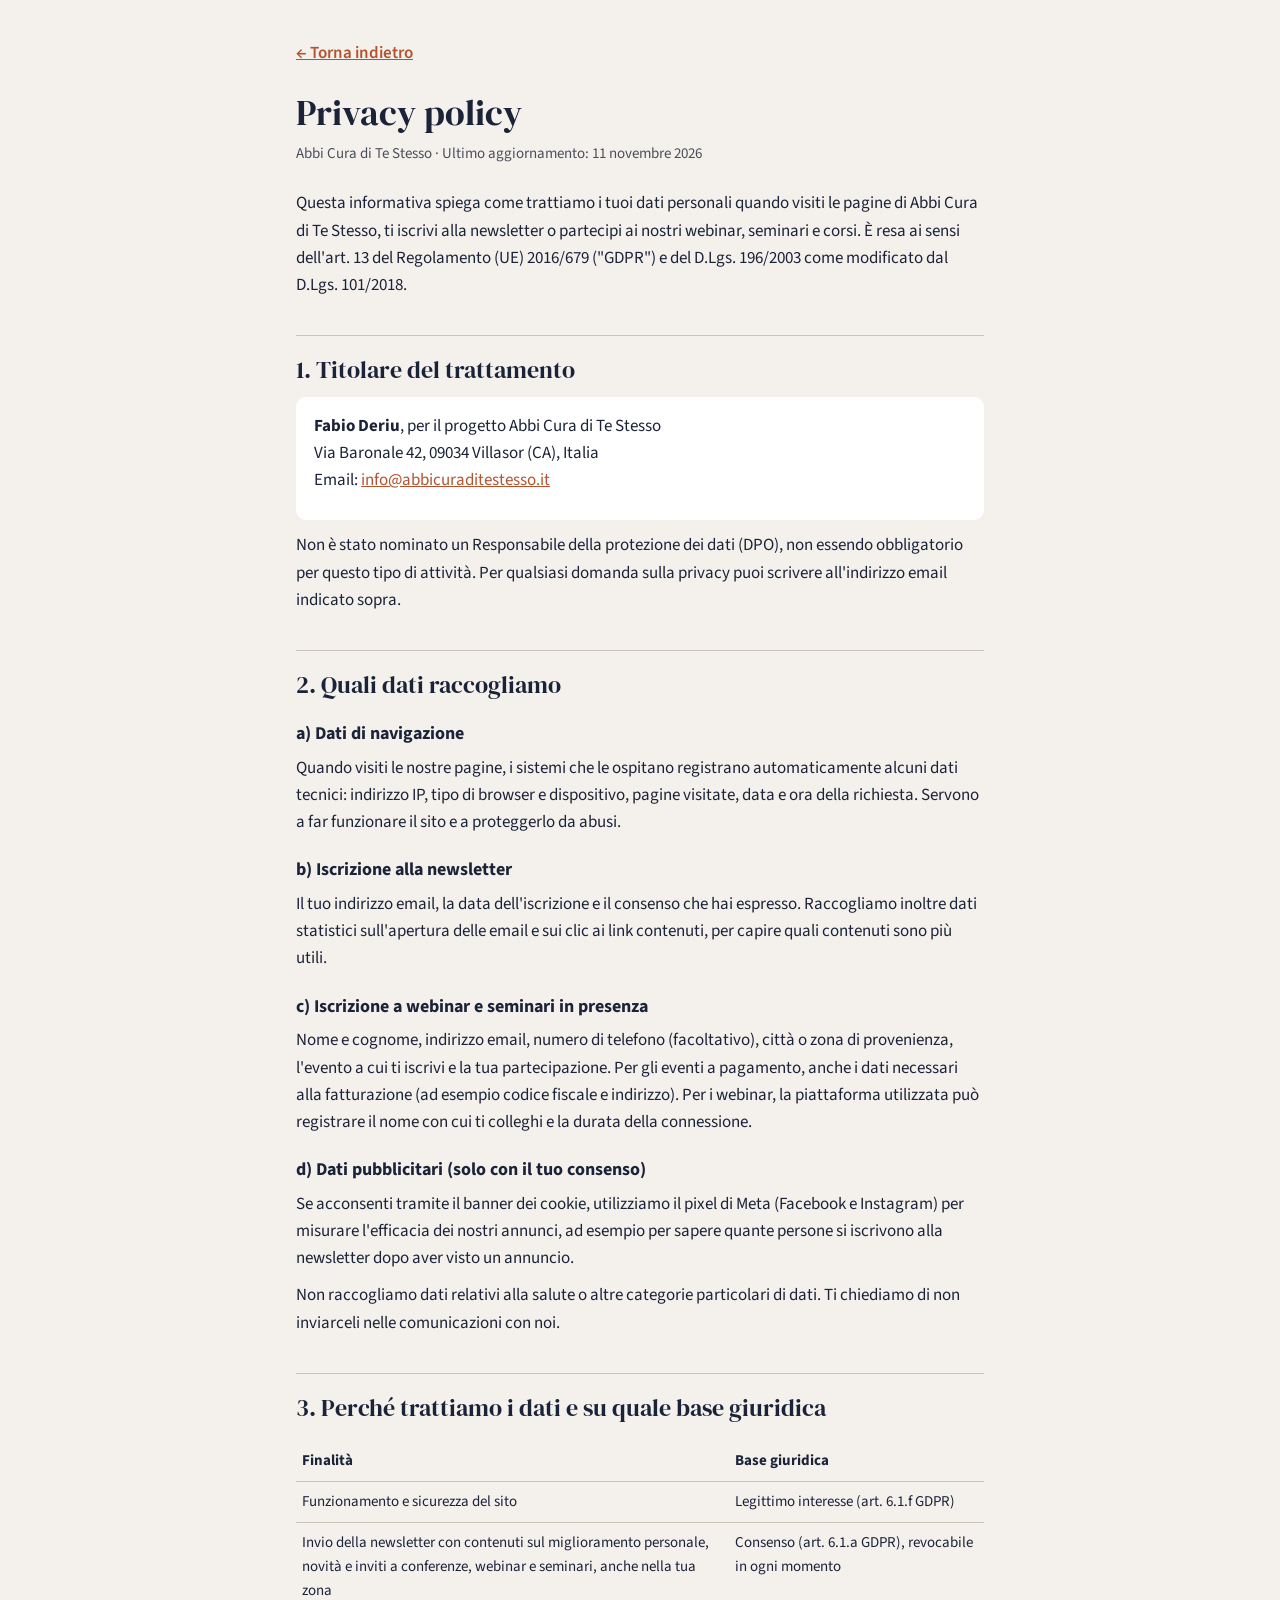
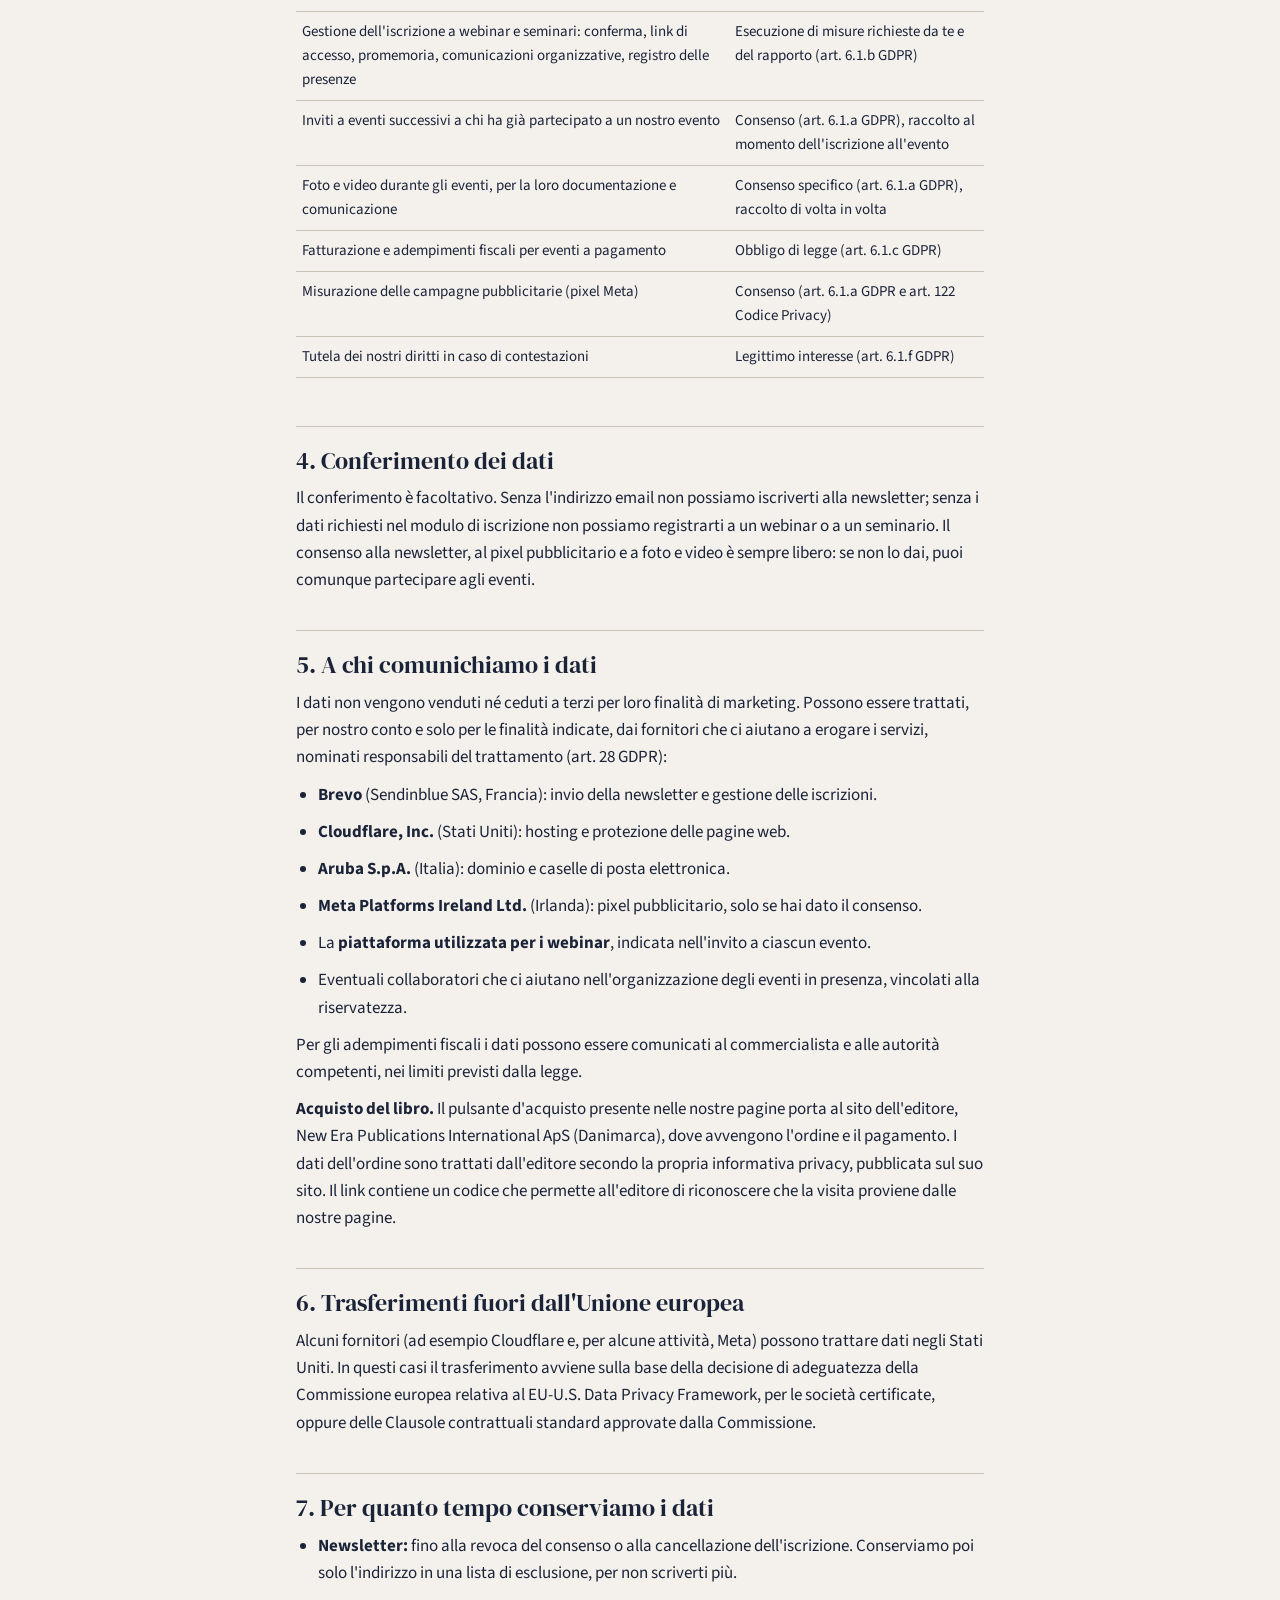
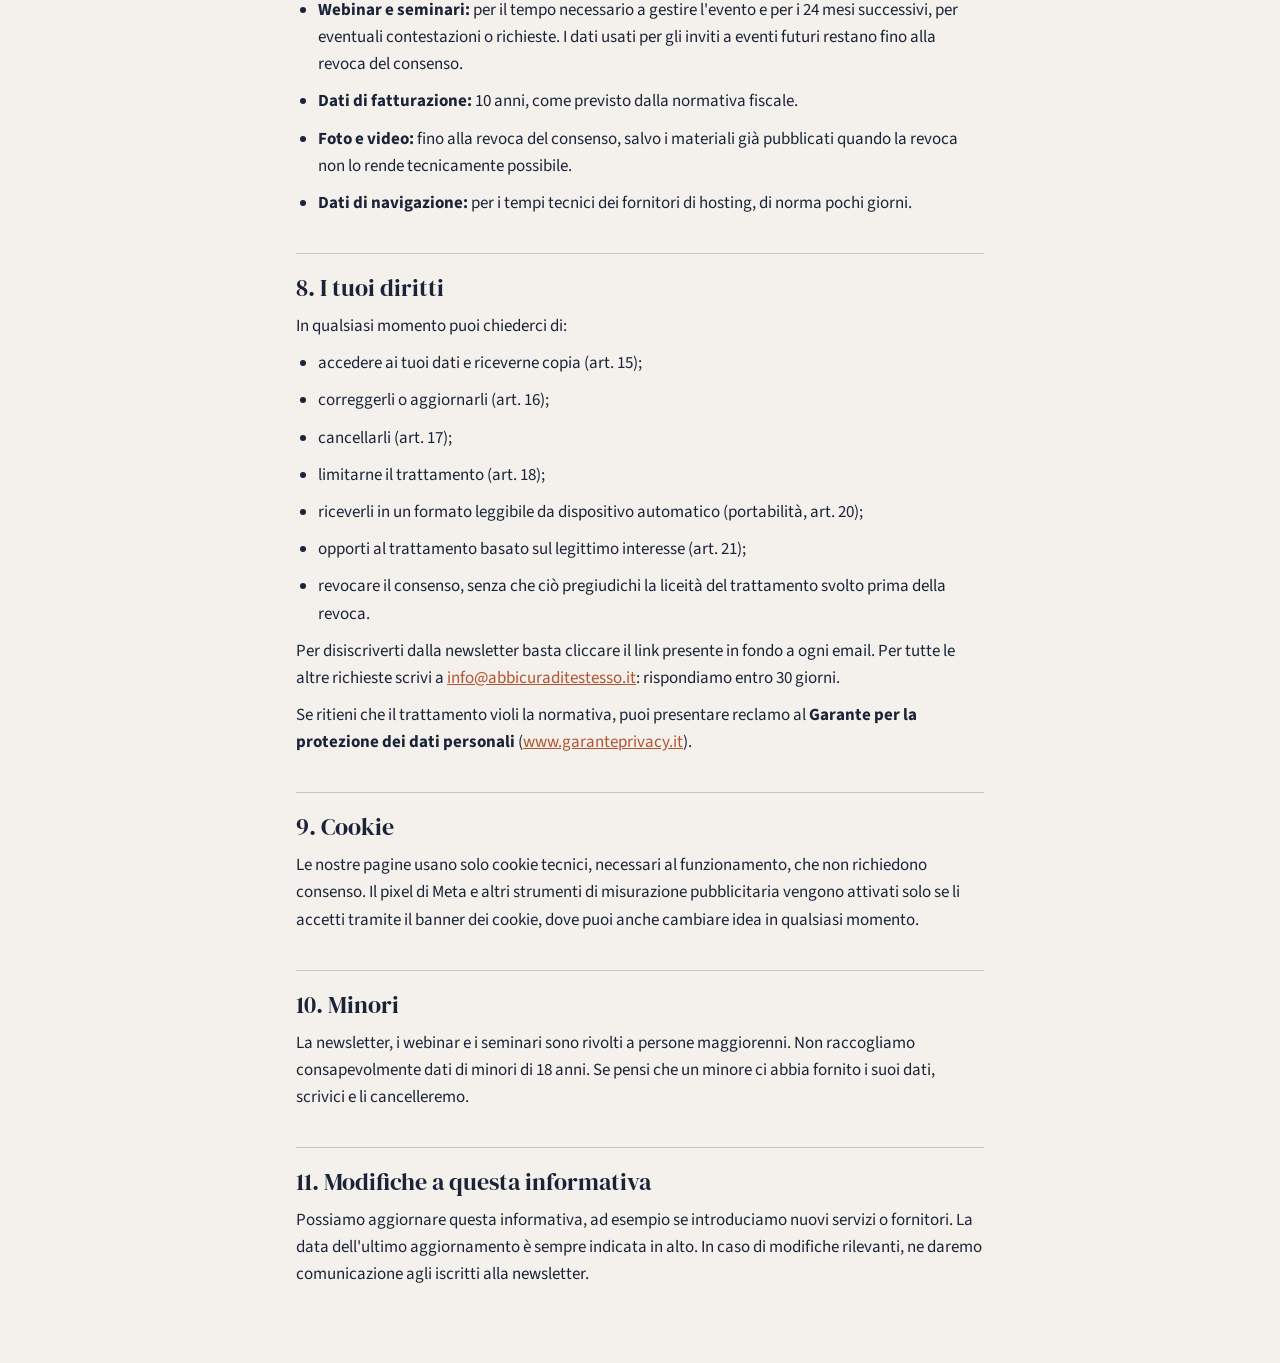
==== privacy/index.html @ 36d71945 "Prima versione del sito: home provvisoria, privacy policy e landing pensa-meno (v1, v2, v3) Co-Autho" ====
<!doctype html>
<html lang="it">
<head>
<meta charset="utf-8">
<meta name="viewport" content="width=device-width, initial-scale=1">
<title>Privacy policy – Abbi Cura di Te Stesso</title>
<meta name="description" content="Informativa sul trattamento dei dati personali di Abbi Cura di Te Stesso: newsletter, webinar e seminari in presenza.">
<link rel="preconnect" href="https://fonts.googleapis.com">
<link href="https://fonts.googleapis.com/css2?family=DM+Serif+Display&amp;family=Source+Sans+3:wght@400;600;700&amp;display=swap" rel="stylesheet">
<style>
:root{--bg:#F4F1EC;--ink:#1B2338;--mut:#4A4F5C;--ln:#C9C3B8;--acc:#B4532F}
*{box-sizing:border-box}
body{margin:0;background:var(--bg);color:var(--ink);font-family:'Source Sans 3',system-ui,sans-serif;font-size:17px;line-height:1.6}
main{max-width:720px;margin:0 auto;padding:40px 16px 64px}
h1,h2{font-family:'DM Serif Display',Georgia,serif;font-weight:400;line-height:1.2}
h1{font-size:36px;margin:0 0 8px}
h2{font-size:24px;margin:36px 0 10px;padding-top:20px;border-top:1px solid var(--ln)}
h3{font-size:18px;margin:20px 0 6px}
p,li{margin:0 0 10px}
ul{padding-left:22px;margin:0 0 10px}
a{color:var(--acc)}
.meta{color:var(--mut);font-size:15px;margin:0 0 24px}
.box{background:#fff;border-radius:10px;padding:16px 18px;margin:12px 0}
table{width:100%;border-collapse:collapse;font-size:15px;margin:8px 0 12px}
th,td{text-align:left;vertical-align:top;padding:8px 6px;border-bottom:1px solid var(--ln)}
th{font-weight:700}
.wrap{overflow-x:auto}
.back{display:inline-block;margin-bottom:24px;font-weight:600}
</style>
</head>
<body>
<main>
<a class="back" href="javascript:history.back()">← Torna indietro</a>
<h1>Privacy policy</h1>
<p class="meta">Abbi Cura di Te Stesso · Ultimo aggiornamento: 11 novembre 2026</p>

<p>Questa informativa spiega come trattiamo i tuoi dati personali quando visiti le pagine di Abbi Cura di Te Stesso, ti iscrivi alla newsletter o partecipi ai nostri webinar, seminari e corsi. È resa ai sensi dell'art. 13 del Regolamento (UE) 2016/679 ("GDPR") e del D.Lgs. 196/2003 come modificato dal D.Lgs. 101/2018.</p>

<h2>1. Titolare del trattamento</h2>
<div class="box">
<p><strong>Fabio Deriu</strong>, per il progetto Abbi Cura di Te Stesso<br>
Via Baronale 42, 09034 Villasor (CA), Italia<br>
Email: <a href="mailto:info@abbicuraditestesso.it">info@abbicuraditestesso.it</a></p>
</div>
<p>Non è stato nominato un Responsabile della protezione dei dati (DPO), non essendo obbligatorio per questo tipo di attività. Per qualsiasi domanda sulla privacy puoi scrivere all'indirizzo email indicato sopra.</p>

<h2>2. Quali dati raccogliamo</h2>
<h3>a) Dati di navigazione</h3>
<p>Quando visiti le nostre pagine, i sistemi che le ospitano registrano automaticamente alcuni dati tecnici: indirizzo IP, tipo di browser e dispositivo, pagine visitate, data e ora della richiesta. Servono a far funzionare il sito e a proteggerlo da abusi.</p>
<h3>b) Iscrizione alla newsletter</h3>
<p>Il tuo indirizzo email, la data dell'iscrizione e il consenso che hai espresso. Raccogliamo inoltre dati statistici sull'apertura delle email e sui clic ai link contenuti, per capire quali contenuti sono più utili.</p>
<h3>c) Iscrizione a webinar e seminari in presenza</h3>
<p>Nome e cognome, indirizzo email, numero di telefono (facoltativo), città o zona di provenienza, l'evento a cui ti iscrivi e la tua partecipazione. Per gli eventi a pagamento, anche i dati necessari alla fatturazione (ad esempio codice fiscale e indirizzo). Per i webinar, la piattaforma utilizzata può registrare il nome con cui ti colleghi e la durata della connessione.</p>
<h3>d) Dati pubblicitari (solo con il tuo consenso)</h3>
<p>Se acconsenti tramite il banner dei cookie, utilizziamo il pixel di Meta (Facebook e Instagram) per misurare l'efficacia dei nostri annunci, ad esempio per sapere quante persone si iscrivono alla newsletter dopo aver visto un annuncio.</p>
<p>Non raccogliamo dati relativi alla salute o altre categorie particolari di dati. Ti chiediamo di non inviarceli nelle comunicazioni con noi.</p>

<h2>3. Perché trattiamo i dati e su quale base giuridica</h2>
<div class="wrap">
<table>
<thead><tr><th>Finalità</th><th>Base giuridica</th></tr></thead>
<tbody>
<tr><td>Funzionamento e sicurezza del sito</td><td>Legittimo interesse (art. 6.1.f GDPR)</td></tr>
<tr><td>Invio della newsletter con contenuti sul miglioramento personale, novità e inviti a conferenze, webinar e seminari, anche nella tua zona</td><td>Consenso (art. 6.1.a GDPR), revocabile in ogni momento</td></tr>
<tr><td>Gestione dell'iscrizione a webinar e seminari: conferma, link di accesso, promemoria, comunicazioni organizzative, registro delle presenze</td><td>Esecuzione di misure richieste da te e del rapporto (art. 6.1.b GDPR)</td></tr>
<tr><td>Inviti a eventi successivi a chi ha già partecipato a un nostro evento</td><td>Consenso (art. 6.1.a GDPR), raccolto al momento dell'iscrizione all'evento</td></tr>
<tr><td>Foto e video durante gli eventi, per la loro documentazione e comunicazione</td><td>Consenso specifico (art. 6.1.a GDPR), raccolto di volta in volta</td></tr>
<tr><td>Fatturazione e adempimenti fiscali per eventi a pagamento</td><td>Obbligo di legge (art. 6.1.c GDPR)</td></tr>
<tr><td>Misurazione delle campagne pubblicitarie (pixel Meta)</td><td>Consenso (art. 6.1.a GDPR e art. 122 Codice Privacy)</td></tr>
<tr><td>Tutela dei nostri diritti in caso di contestazioni</td><td>Legittimo interesse (art. 6.1.f GDPR)</td></tr>
</tbody>
</table>
</div>

<h2>4. Conferimento dei dati</h2>
<p>Il conferimento è facoltativo. Senza l'indirizzo email non possiamo iscriverti alla newsletter; senza i dati richiesti nel modulo di iscrizione non possiamo registrarti a un webinar o a un seminario. Il consenso alla newsletter, al pixel pubblicitario e a foto e video è sempre libero: se non lo dai, puoi comunque partecipare agli eventi.</p>

<h2>5. A chi comunichiamo i dati</h2>
<p>I dati non vengono venduti né ceduti a terzi per loro finalità di marketing. Possono essere trattati, per nostro conto e solo per le finalità indicate, dai fornitori che ci aiutano a erogare i servizi, nominati responsabili del trattamento (art. 28 GDPR):</p>
<ul>
<li><strong>Brevo</strong> (Sendinblue SAS, Francia): invio della newsletter e gestione delle iscrizioni.</li>
<li><strong>Cloudflare, Inc.</strong> (Stati Uniti): hosting e protezione delle pagine web.</li>
<li><strong>Aruba S.p.A.</strong> (Italia): dominio e caselle di posta elettronica.</li>
<li><strong>Meta Platforms Ireland Ltd.</strong> (Irlanda): pixel pubblicitario, solo se hai dato il consenso.</li>
<li>La <strong>piattaforma utilizzata per i webinar</strong>, indicata nell'invito a ciascun evento.</li>
<li>Eventuali collaboratori che ci aiutano nell'organizzazione degli eventi in presenza, vincolati alla riservatezza.</li>
</ul>
<p>Per gli adempimenti fiscali i dati possono essere comunicati al commercialista e alle autorità competenti, nei limiti previsti dalla legge.</p>
<p><strong>Acquisto del libro.</strong> Il pulsante d'acquisto presente nelle nostre pagine porta al sito dell'editore, New Era Publications International ApS (Danimarca), dove avvengono l'ordine e il pagamento. I dati dell'ordine sono trattati dall'editore secondo la propria informativa privacy, pubblicata sul suo sito. Il link contiene un codice che permette all'editore di riconoscere che la visita proviene dalle nostre pagine.</p>

<h2>6. Trasferimenti fuori dall'Unione europea</h2>
<p>Alcuni fornitori (ad esempio Cloudflare e, per alcune attività, Meta) possono trattare dati negli Stati Uniti. In questi casi il trasferimento avviene sulla base della decisione di adeguatezza della Commissione europea relativa al EU-U.S. Data Privacy Framework, per le società certificate, oppure delle Clausole contrattuali standard approvate dalla Commissione.</p>

<h2>7. Per quanto tempo conserviamo i dati</h2>
<ul>
<li><strong>Newsletter:</strong> fino alla revoca del consenso o alla cancellazione dell'iscrizione. Conserviamo poi solo l'indirizzo in una lista di esclusione, per non scriverti più.</li>
<li><strong>Webinar e seminari:</strong> per il tempo necessario a gestire l'evento e per i 24 mesi successivi, per eventuali contestazioni o richieste. I dati usati per gli inviti a eventi futuri restano fino alla revoca del consenso.</li>
<li><strong>Dati di fatturazione:</strong> 10 anni, come previsto dalla normativa fiscale.</li>
<li><strong>Foto e video:</strong> fino alla revoca del consenso, salvo i materiali già pubblicati quando la revoca non lo rende tecnicamente possibile.</li>
<li><strong>Dati di navigazione:</strong> per i tempi tecnici dei fornitori di hosting, di norma pochi giorni.</li>
</ul>

<h2>8. I tuoi diritti</h2>
<p>In qualsiasi momento puoi chiederci di:</p>
<ul>
<li>accedere ai tuoi dati e riceverne copia (art. 15);</li>
<li>correggerli o aggiornarli (art. 16);</li>
<li>cancellarli (art. 17);</li>
<li>limitarne il trattamento (art. 18);</li>
<li>riceverli in un formato leggibile da dispositivo automatico (portabilità, art. 20);</li>
<li>opporti al trattamento basato sul legittimo interesse (art. 21);</li>
<li>revocare il consenso, senza che ciò pregiudichi la liceità del trattamento svolto prima della revoca.</li>
</ul>
<p>Per disiscriverti dalla newsletter basta cliccare il link presente in fondo a ogni email. Per tutte le altre richieste scrivi a <a href="mailto:info@abbicuraditestesso.it">info@abbicuraditestesso.it</a>: rispondiamo entro 30 giorni.</p>
<p>Se ritieni che il trattamento violi la normativa, puoi presentare reclamo al <strong>Garante per la protezione dei dati personali</strong> (<a href="https://www.garanteprivacy.it" target="_blank" rel="noopener">www.garanteprivacy.it</a>).</p>

<h2>9. Cookie</h2>
<p>Le nostre pagine usano solo cookie tecnici, necessari al funzionamento, che non richiedono consenso. Il pixel di Meta e altri strumenti di misurazione pubblicitaria vengono attivati solo se li accetti tramite il banner dei cookie, dove puoi anche cambiare idea in qualsiasi momento.</p>

<h2>10. Minori</h2>
<p>La newsletter, i webinar e i seminari sono rivolti a persone maggiorenni. Non raccogliamo consapevolmente dati di minori di 18 anni. Se pensi che un minore ci abbia fornito i suoi dati, scrivici e li cancelleremo.</p>

<h2>11. Modifiche a questa informativa</h2>
<p>Possiamo aggiornare questa informativa, ad esempio se introduciamo nuovi servizi o fornitori. La data dell'ultimo aggiornamento è sempre indicata in alto. In caso di modifiche rilevanti, ne daremo comunicazione agli iscritti alla newsletter.</p>
</main>
</body>
</html>
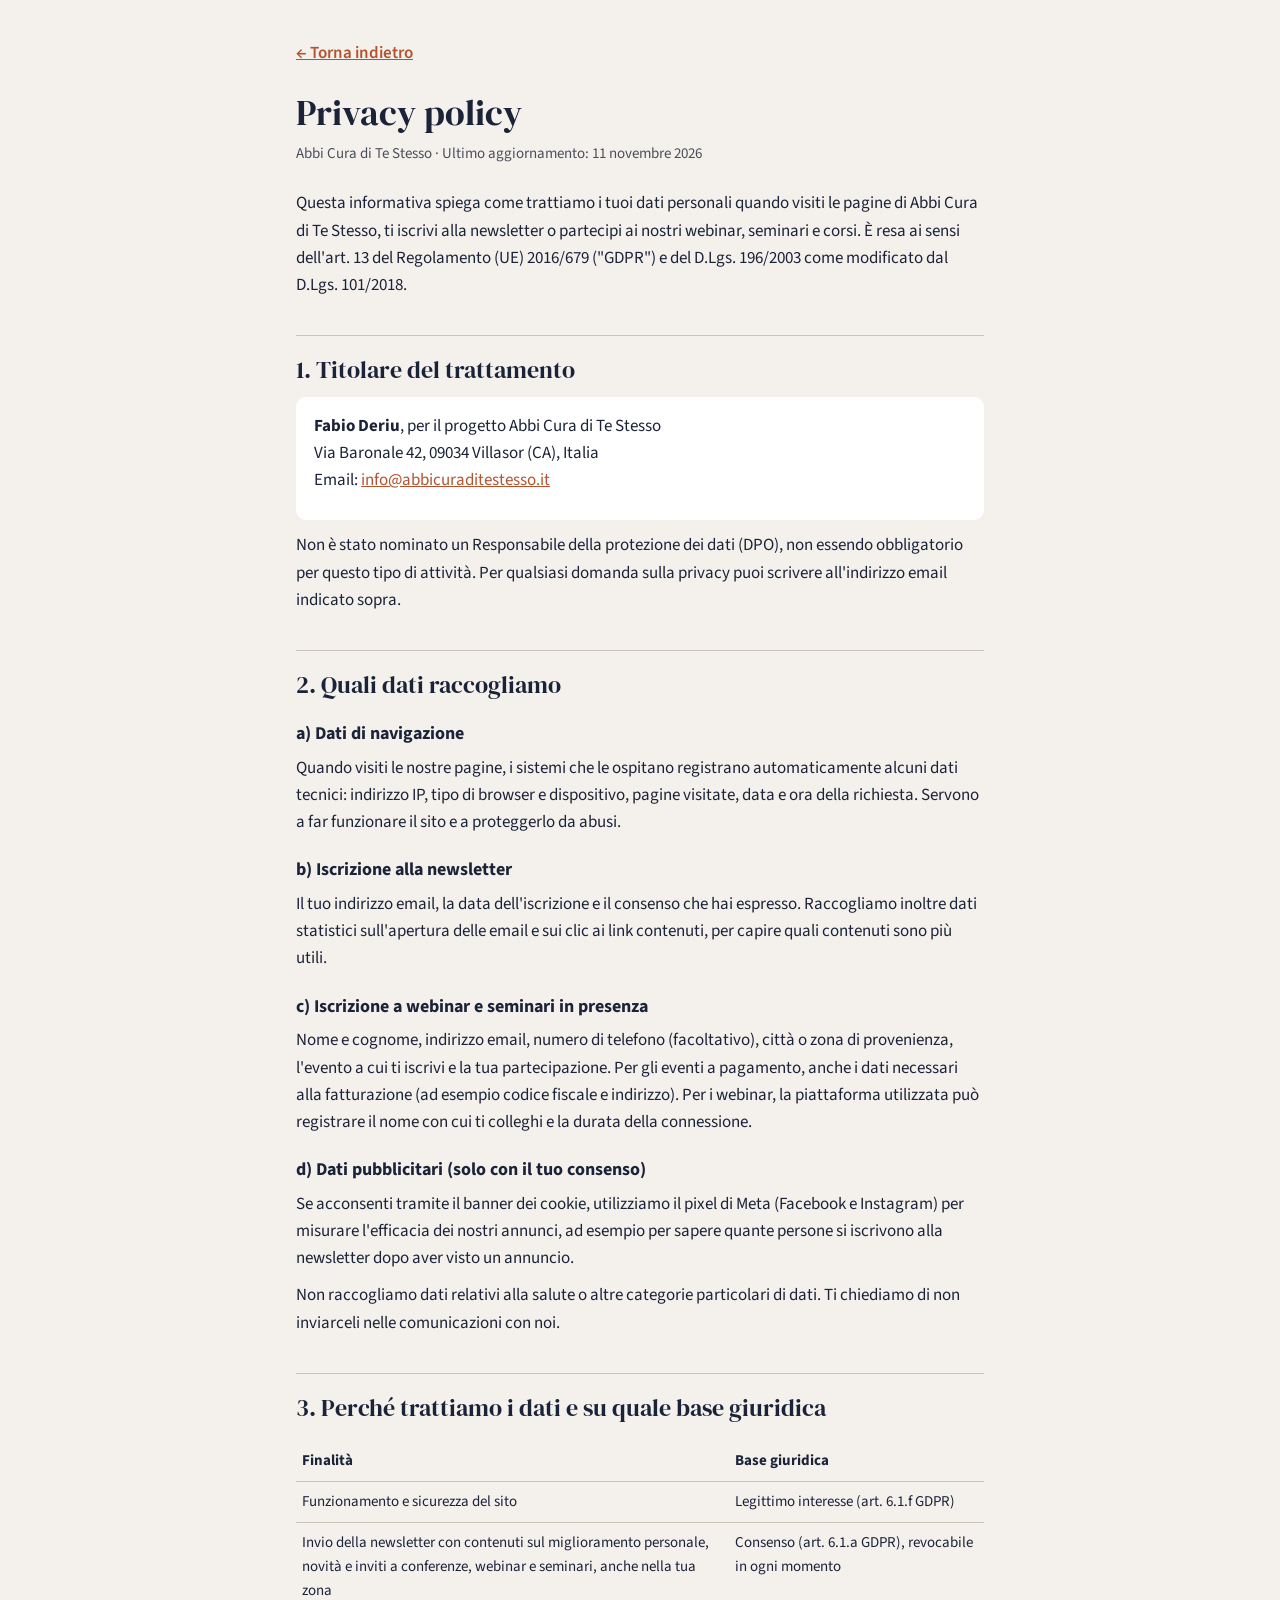
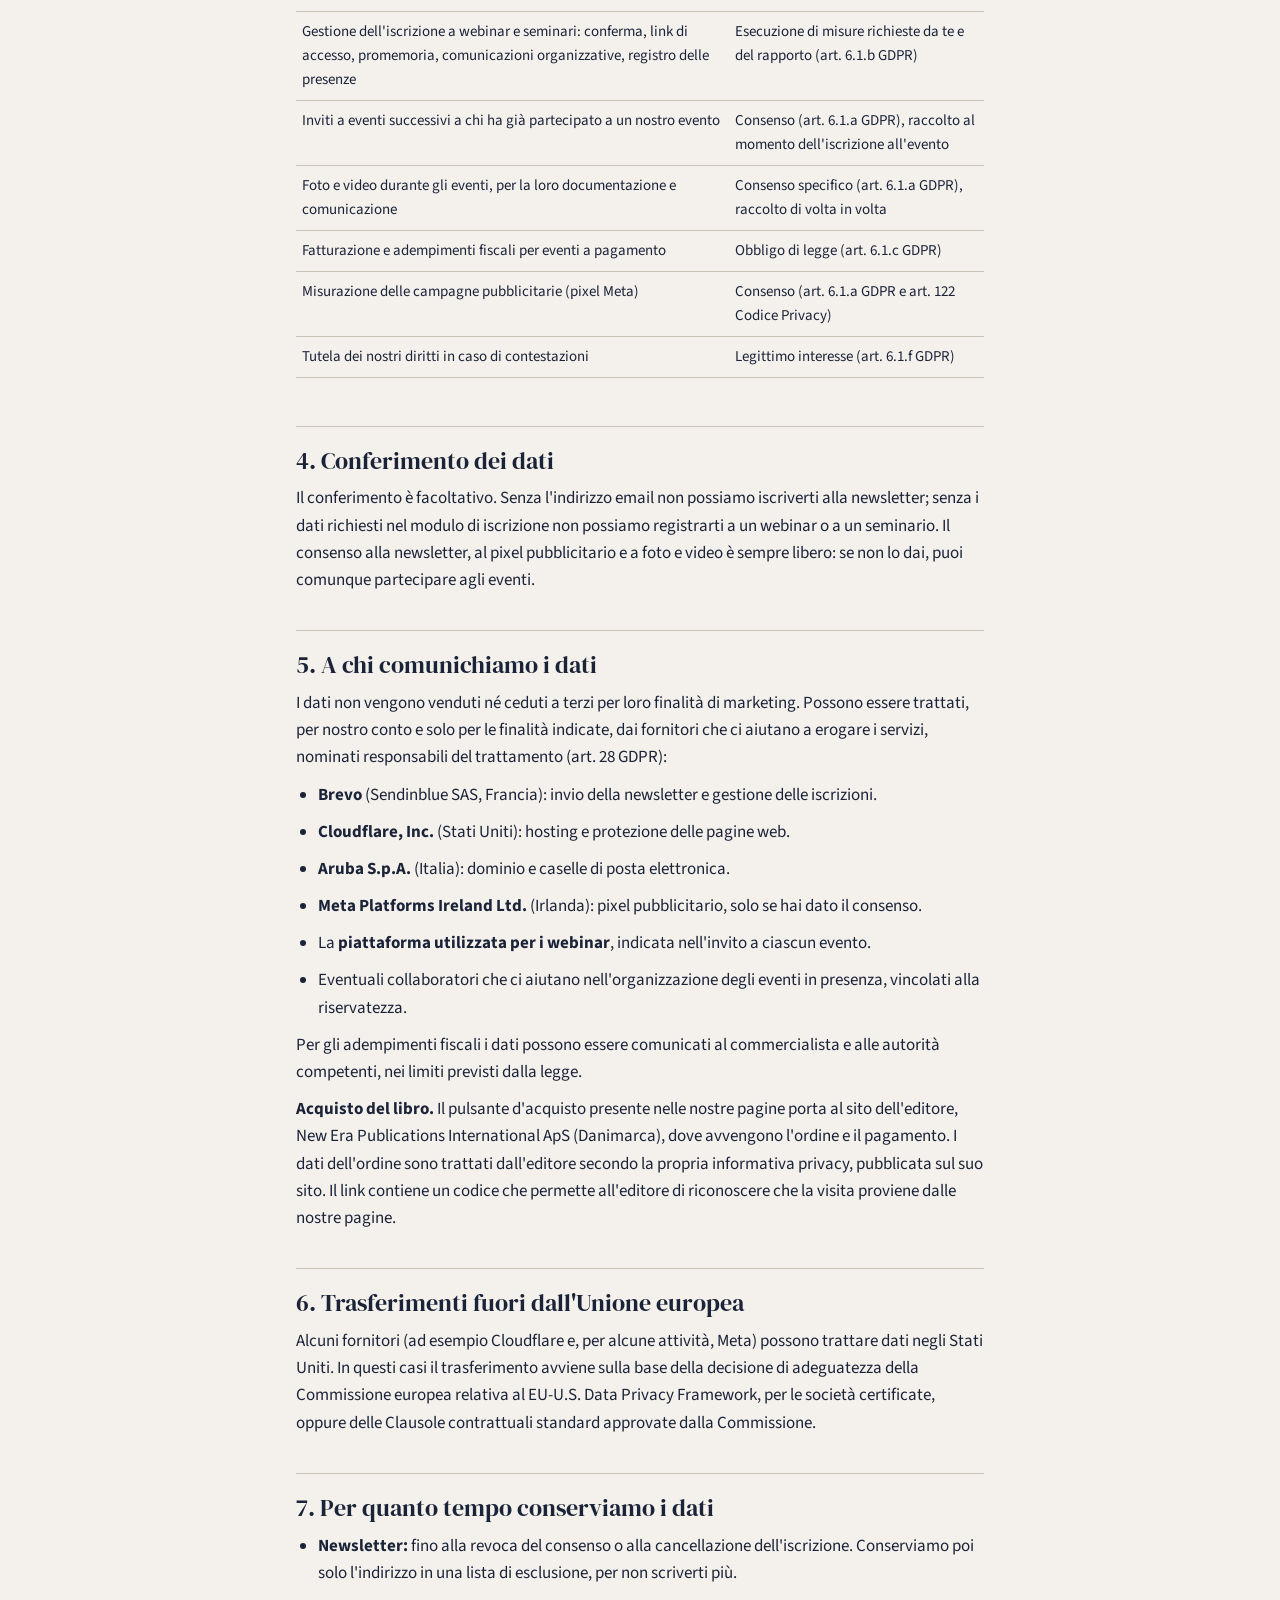
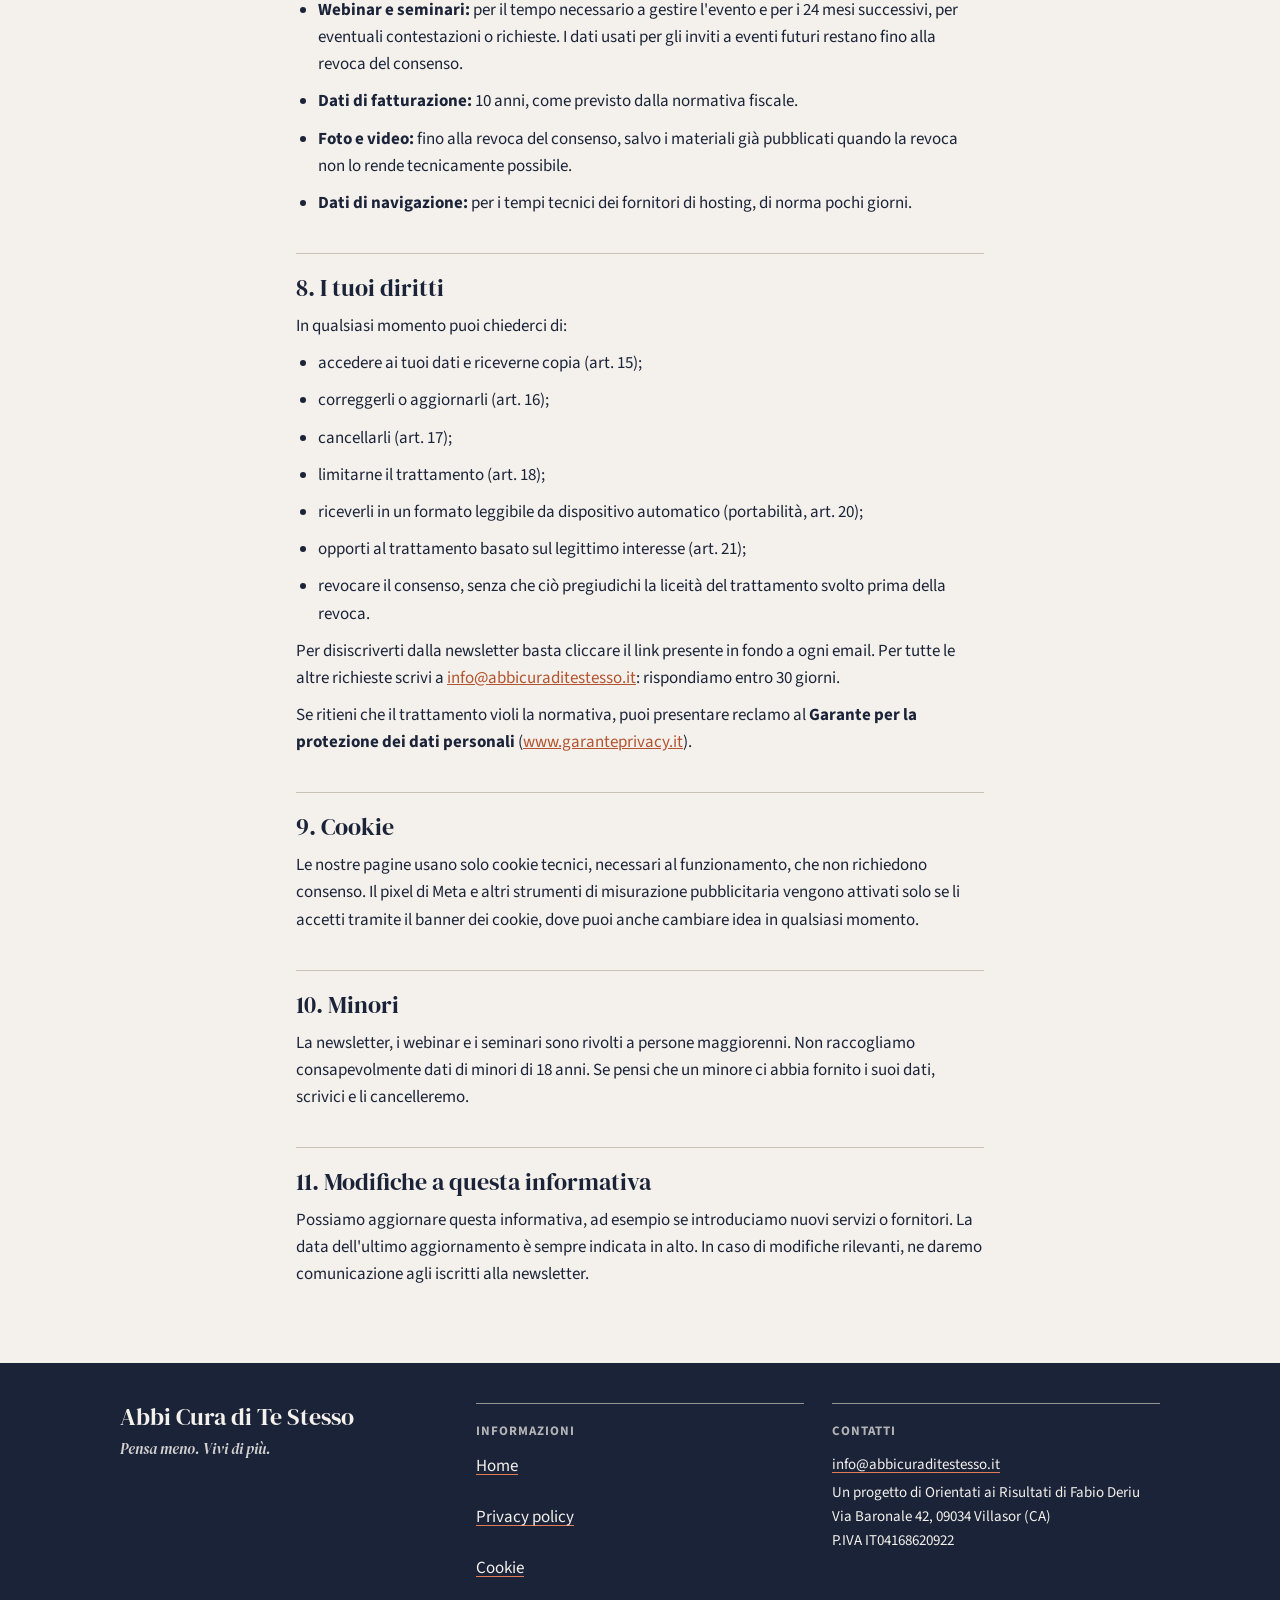
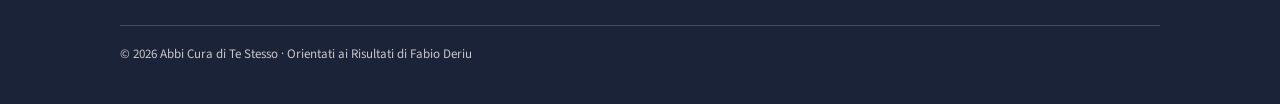
==== commit 8e36af95: "Footer comune del sito con dati di Orientati ai Risultati, P.IVA e note di affiliazione nelle landin" ====
--- a/privacy/index.html
+++ b/privacy/index.html
@@ -114,7 +114,7 @@
 <p>Per disiscriverti dalla newsletter basta cliccare il link presente in fondo a ogni email. Per tutte le altre richieste scrivi a <a href="mailto:info@abbicuraditestesso.it">info@abbicuraditestesso.it</a>: rispondiamo entro 30 giorni.</p>
 <p>Se ritieni che il trattamento violi la normativa, puoi presentare reclamo al <strong>Garante per la protezione dei dati personali</strong> (<a href="https://www.garanteprivacy.it" target="_blank" rel="noopener">www.garanteprivacy.it</a>).</p>
 
-<h2>9. Cookie</h2>
+<h2 id="cookie">9. Cookie</h2>
 <p>Le nostre pagine usano solo cookie tecnici, necessari al funzionamento, che non richiedono consenso. Il pixel di Meta e altri strumenti di misurazione pubblicitaria vengono attivati solo se li accetti tramite il banner dei cookie, dove puoi anche cambiare idea in qualsiasi momento.</p>
 
 <h2>10. Minori</h2>
@@ -123,5 +123,44 @@
 <h2>11. Modifiche a questa informativa</h2>
 <p>Possiamo aggiornare questa informativa, ad esempio se introduciamo nuovi servizi o fornitori. La data dell'ultimo aggiornamento è sempre indicata in alto. In caso di modifiche rilevanti, ne daremo comunicazione agli iscritti alla newsletter.</p>
 </main>
+<footer class="site-footer">
+<style>
+.site-footer{background:#1B2338;color:#F4F1EC;font-family:'Source Sans 3',system-ui,sans-serif;text-align:left;padding:40px 16px 40px}
+.site-footer .sf-in{max-width:1040px;margin:0 auto;display:grid;grid-template-columns:repeat(3,minmax(0,1fr));gap:28px}
+.site-footer .sf-brand{font-family:'DM Serif Display',Georgia,serif;font-size:24px;line-height:1.2;margin:0 0 6px}
+.site-footer .sf-tag{font-family:'DM Serif Display',Georgia,serif;font-style:italic;opacity:.85;margin:0}
+.site-footer h2{font-family:'Source Sans 3',system-ui,sans-serif;font-size:13px;letter-spacing:.08em;text-transform:uppercase;opacity:.7;margin:0 0 10px;font-weight:700}
+.site-footer ul{list-style:none;margin:0;padding:0;display:flex;flex-direction:column;gap:6px}
+.site-footer a{color:#F4F1EC;text-decoration:underline;text-decoration-color:#E07B56;text-underline-offset:3px;display:inline-block;padding:4px 0}
+.site-footer a:hover{color:#E07B56}
+.site-footer p{margin:0;font-size:15px;line-height:1.6}
+.site-footer .sf-bottom{max-width:1040px;margin:28px auto 0;padding-top:18px;border-top:1px solid rgba(244,241,236,.2);display:flex;flex-direction:column;gap:8px}
+.site-footer .sf-note,.site-footer .sf-copy{font-size:13px;opacity:.8}
+@media (max-width:720px){.site-footer .sf-in{grid-template-columns:1fr;text-align:center}.site-footer ul{align-items:center}.site-footer .sf-bottom{text-align:center}}
+</style>
+<div class="sf-in">
+<div>
+<p class="sf-brand">Abbi Cura di Te Stesso</p>
+<p class="sf-tag">Pensa meno. Vivi di più.</p>
+</div>
+<nav aria-label="Link del sito">
+<h2>Informazioni</h2>
+<ul>
+<li><a href="/">Home</a></li>
+<li><a href="/privacy/">Privacy policy</a></li>
+<li><a href="/privacy/#cookie">Cookie</a></li>
+</ul>
+</nav>
+<div>
+<h2>Contatti</h2>
+<p><a href="mailto:info@abbicuraditestesso.it">info@abbicuraditestesso.it</a></p>
+<p>Un progetto di Orientati ai Risultati di Fabio Deriu<br>Via Baronale 42, 09034 Villasor (CA)<br>P.IVA IT04168620922</p>
+</div>
+</div>
+<div class="sf-bottom">
+
+<p class="sf-copy">© 2026 Abbi Cura di Te Stesso · Orientati ai Risultati di Fabio Deriu</p>
+</div>
+</footer>
 </body>
 </html>
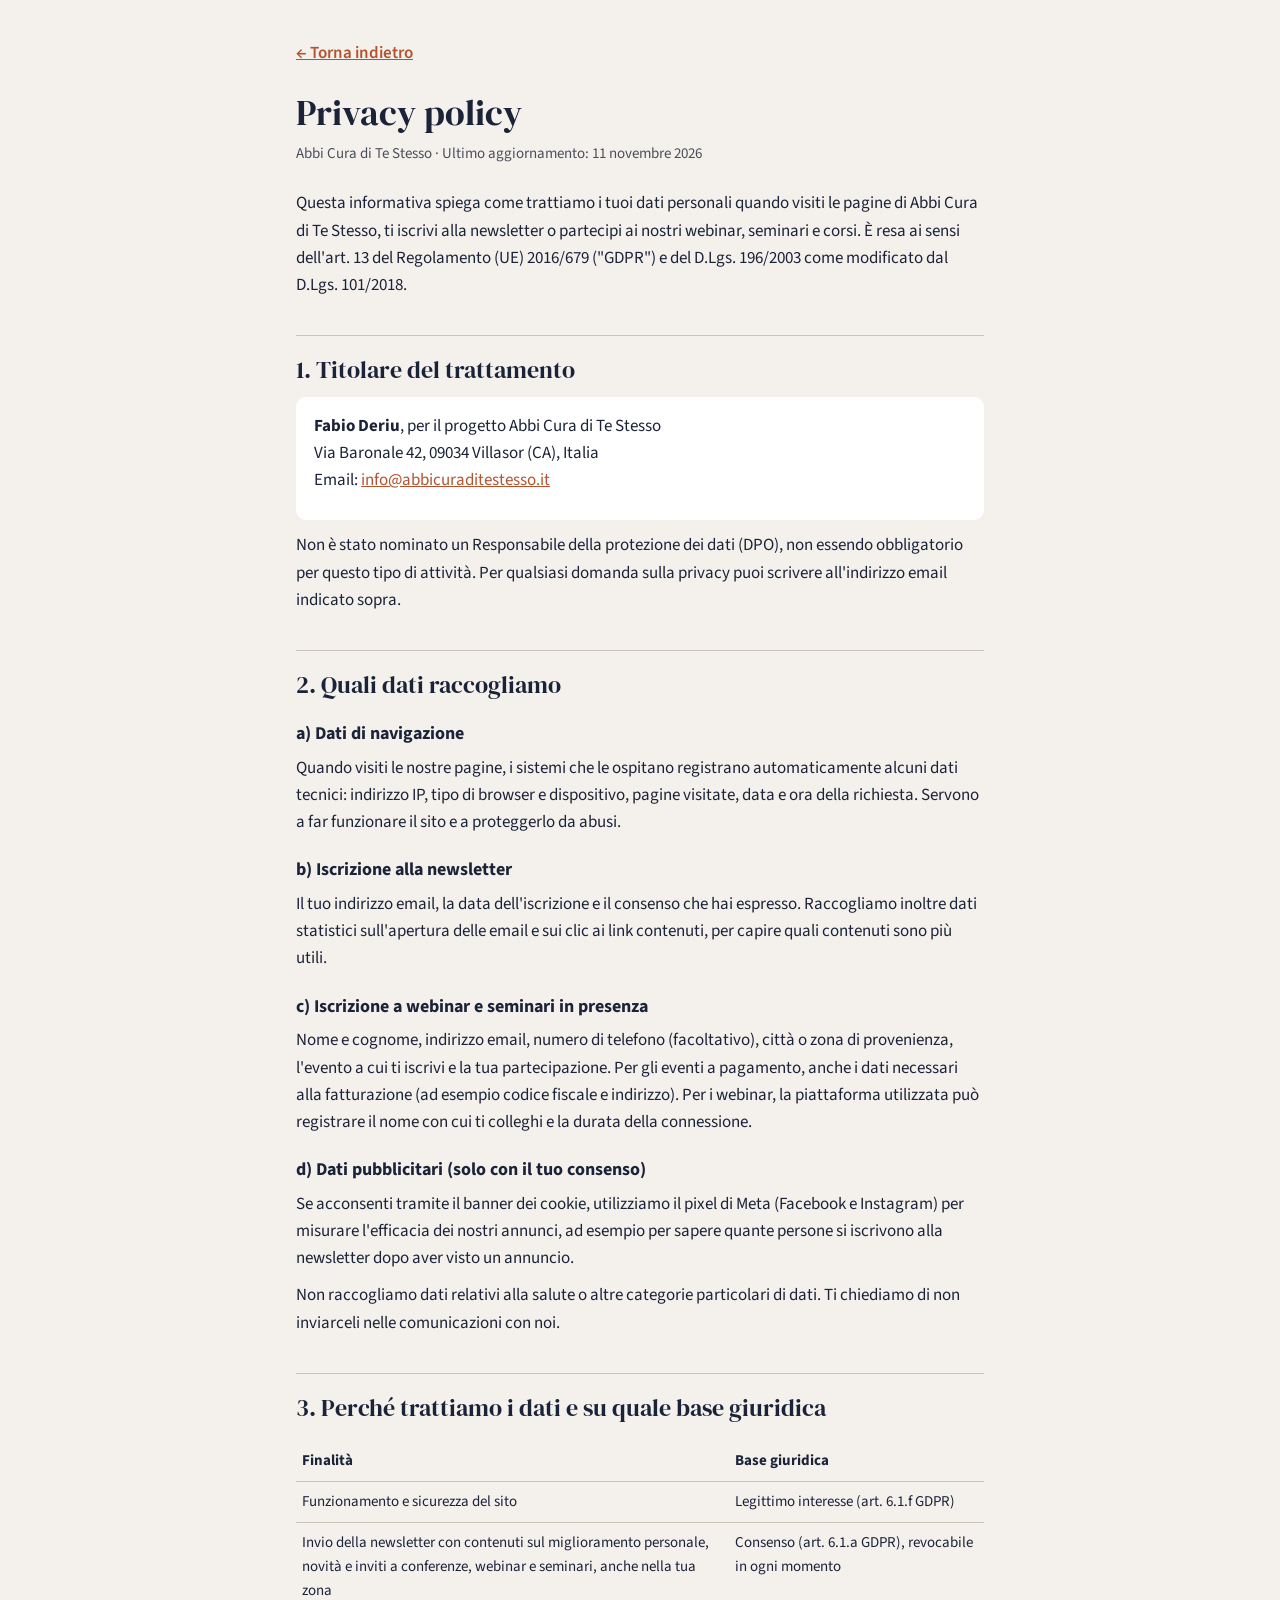
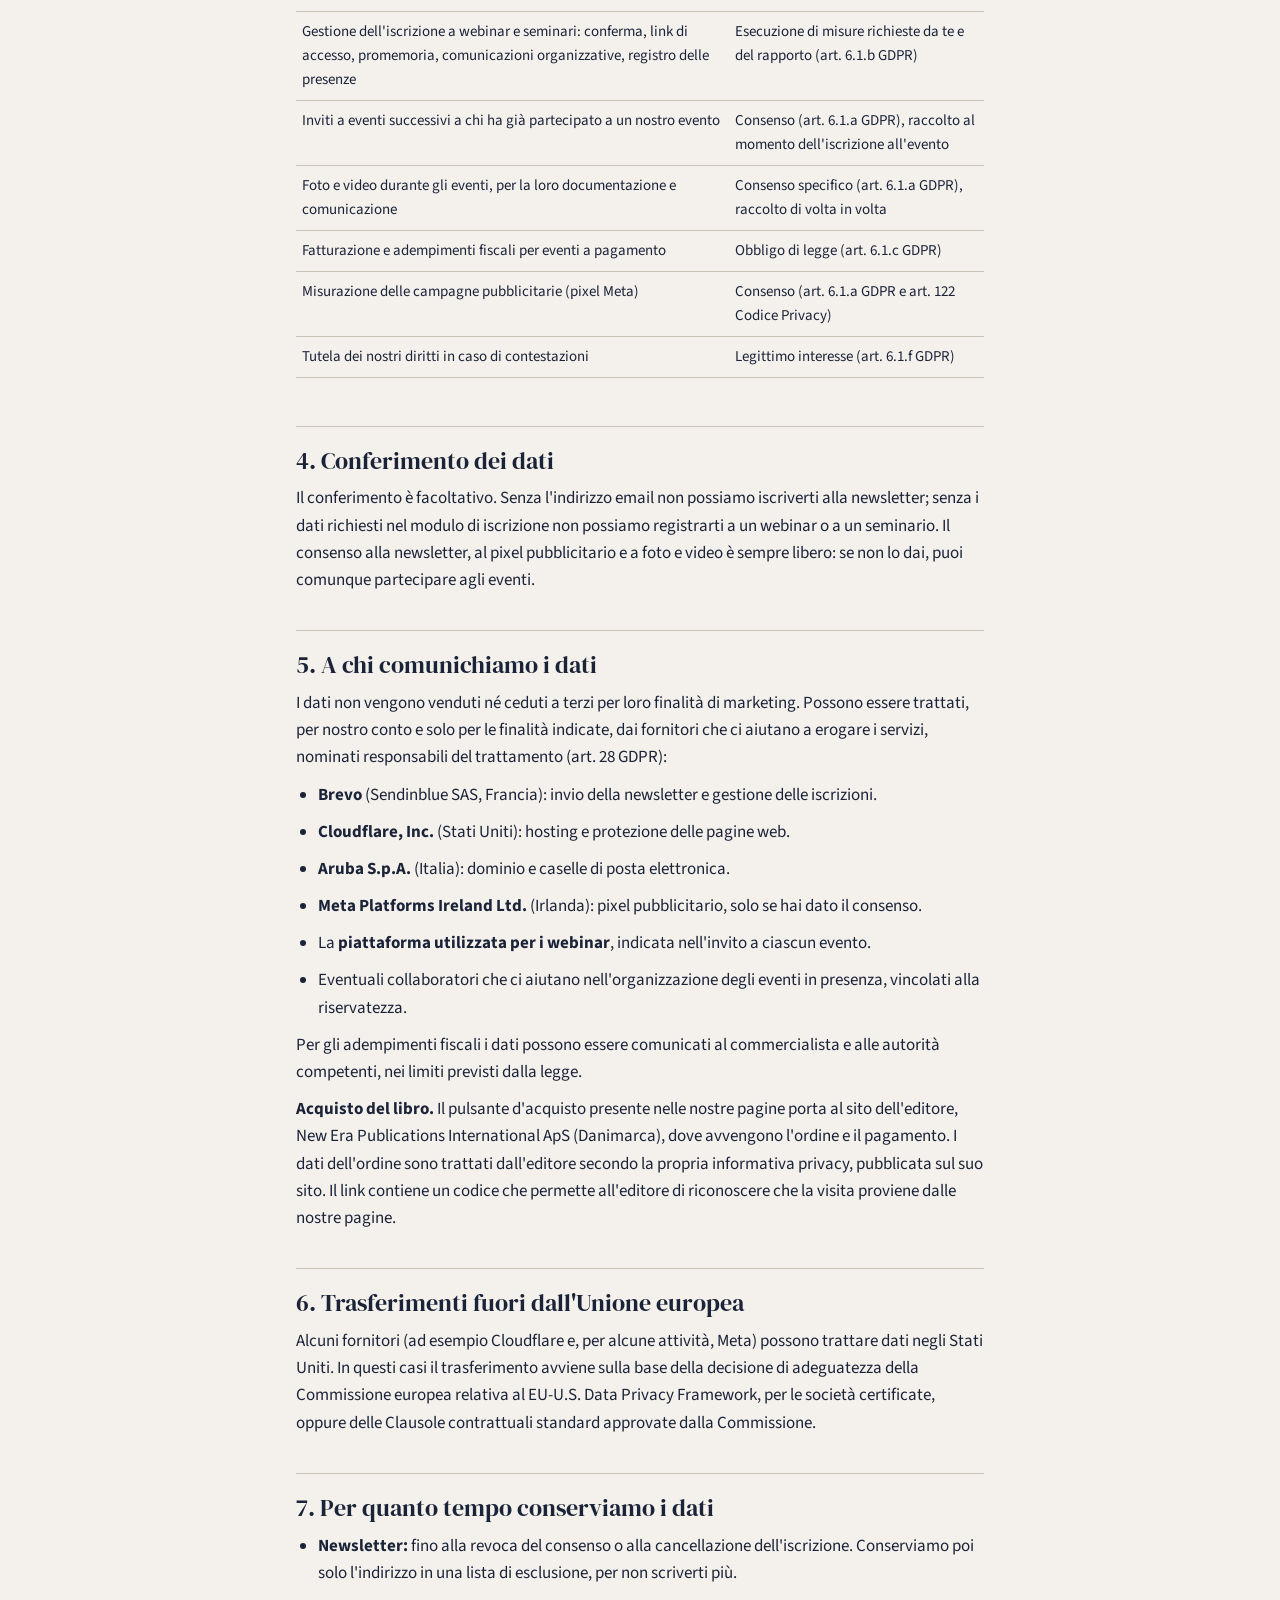
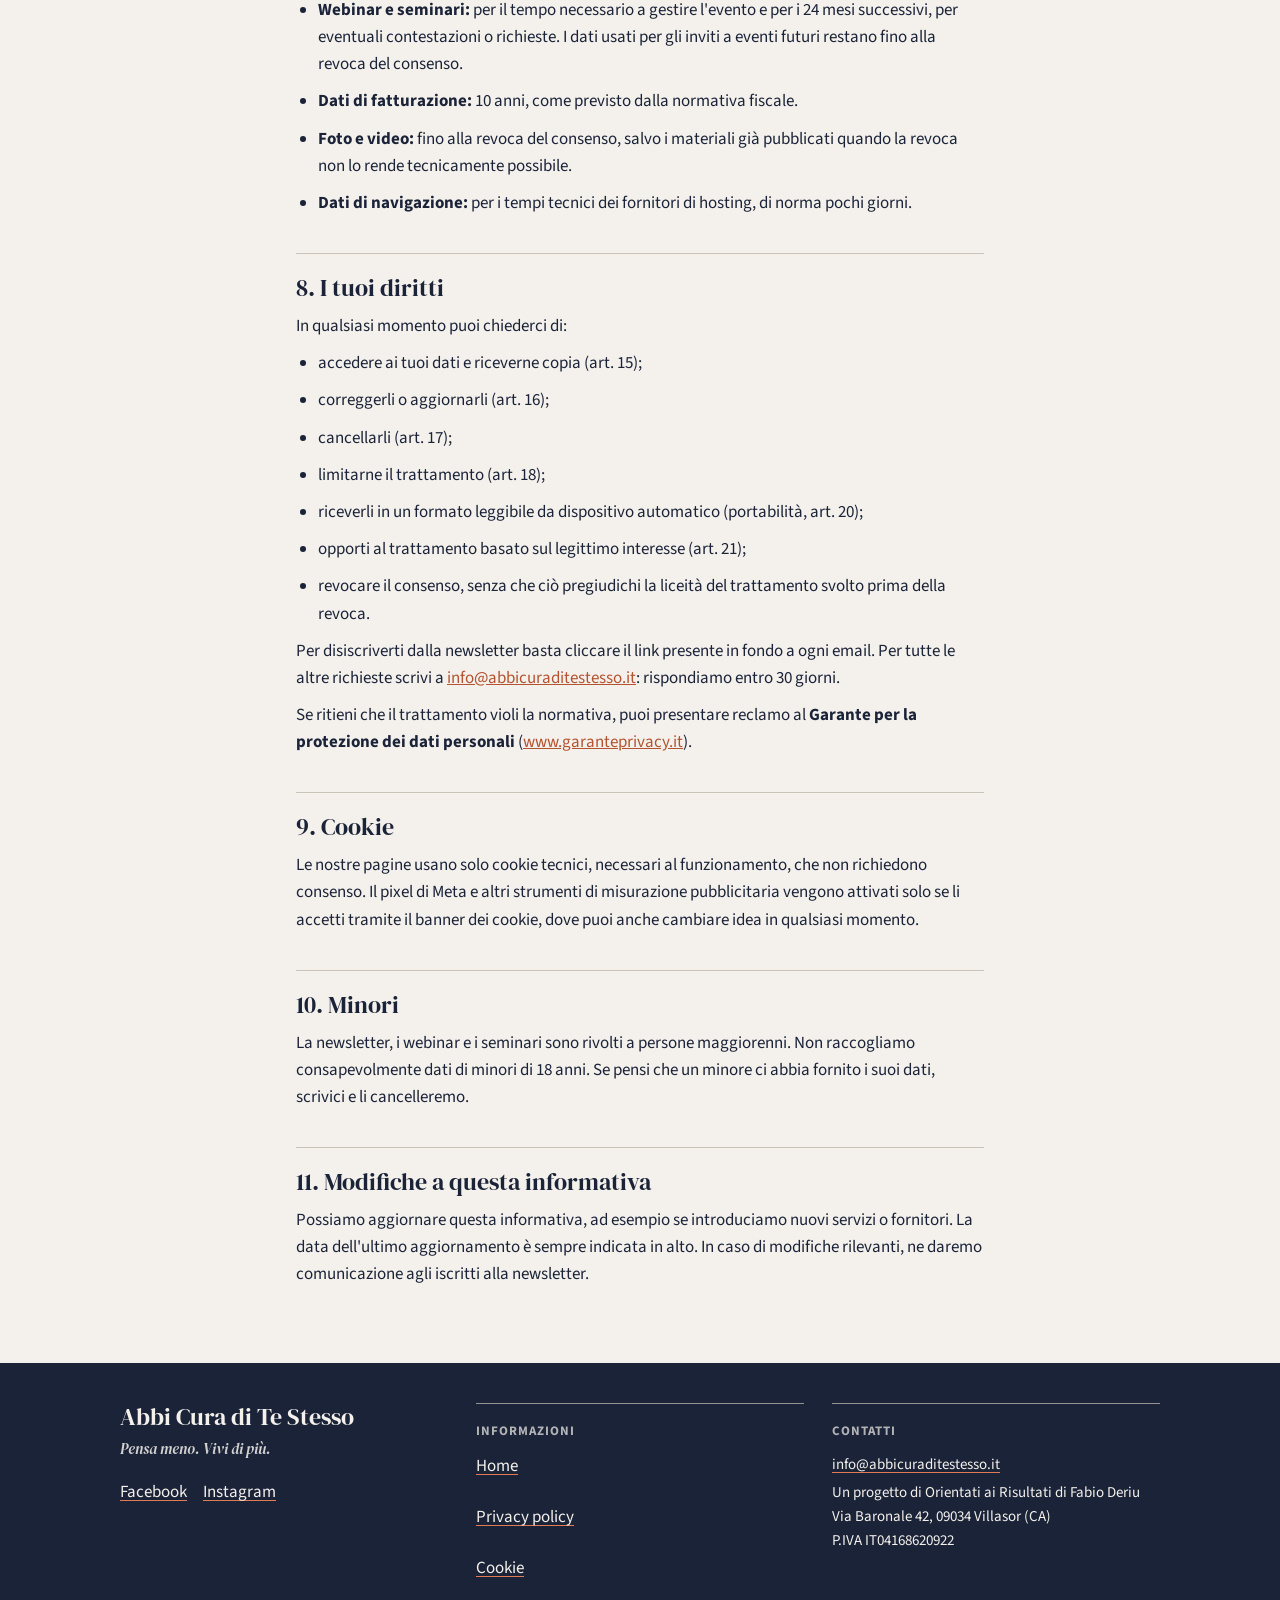
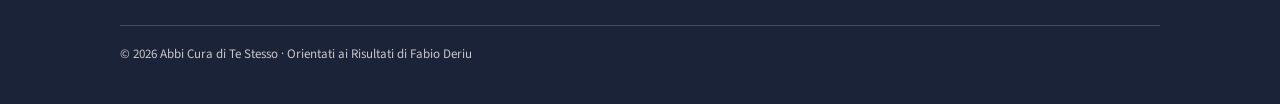
==== commit ef9d882d: "Footer: link a Facebook e Instagram Co-Authored-By: Claude Opus 5.5 <noreply@anthropic.com> Claude-S" ====
--- a/privacy/index.html
+++ b/privacy/index.html
@@ -134,14 +134,19 @@
 .site-footer a{color:#F4F1EC;text-decoration:underline;text-decoration-color:#E07B56;text-underline-offset:3px;display:inline-block;padding:4px 0}
 .site-footer a:hover{color:#E07B56}
 .site-footer p{margin:0;font-size:15px;line-height:1.6}
+.site-footer .sf-social{flex-direction:row;gap:16px;margin-top:14px}
 .site-footer .sf-bottom{max-width:1040px;margin:28px auto 0;padding-top:18px;border-top:1px solid rgba(244,241,236,.2);display:flex;flex-direction:column;gap:8px}
 .site-footer .sf-note,.site-footer .sf-copy{font-size:13px;opacity:.8}
-@media (max-width:720px){.site-footer .sf-in{grid-template-columns:1fr;text-align:center}.site-footer ul{align-items:center}.site-footer .sf-bottom{text-align:center}}
+@media (max-width:720px){.site-footer .sf-in{grid-template-columns:1fr;text-align:center}.site-footer ul{align-items:center}.site-footer .sf-social{justify-content:center}.site-footer .sf-bottom{text-align:center}}
 </style>
 <div class="sf-in">
 <div>
 <p class="sf-brand">Abbi Cura di Te Stesso</p>
 <p class="sf-tag">Pensa meno. Vivi di più.</p>
+<ul class="sf-social" aria-label="Social">
+<li><a href="https://www.facebook.com/AbbiCuraDiTeStesso" target="_blank" rel="noopener">Facebook</a></li>
+<li><a href="https://www.instagram.com/abbicura_ditestesso" target="_blank" rel="noopener">Instagram</a></li>
+</ul>
 </div>
 <nav aria-label="Link del sito">
 <h2>Informazioni</h2>
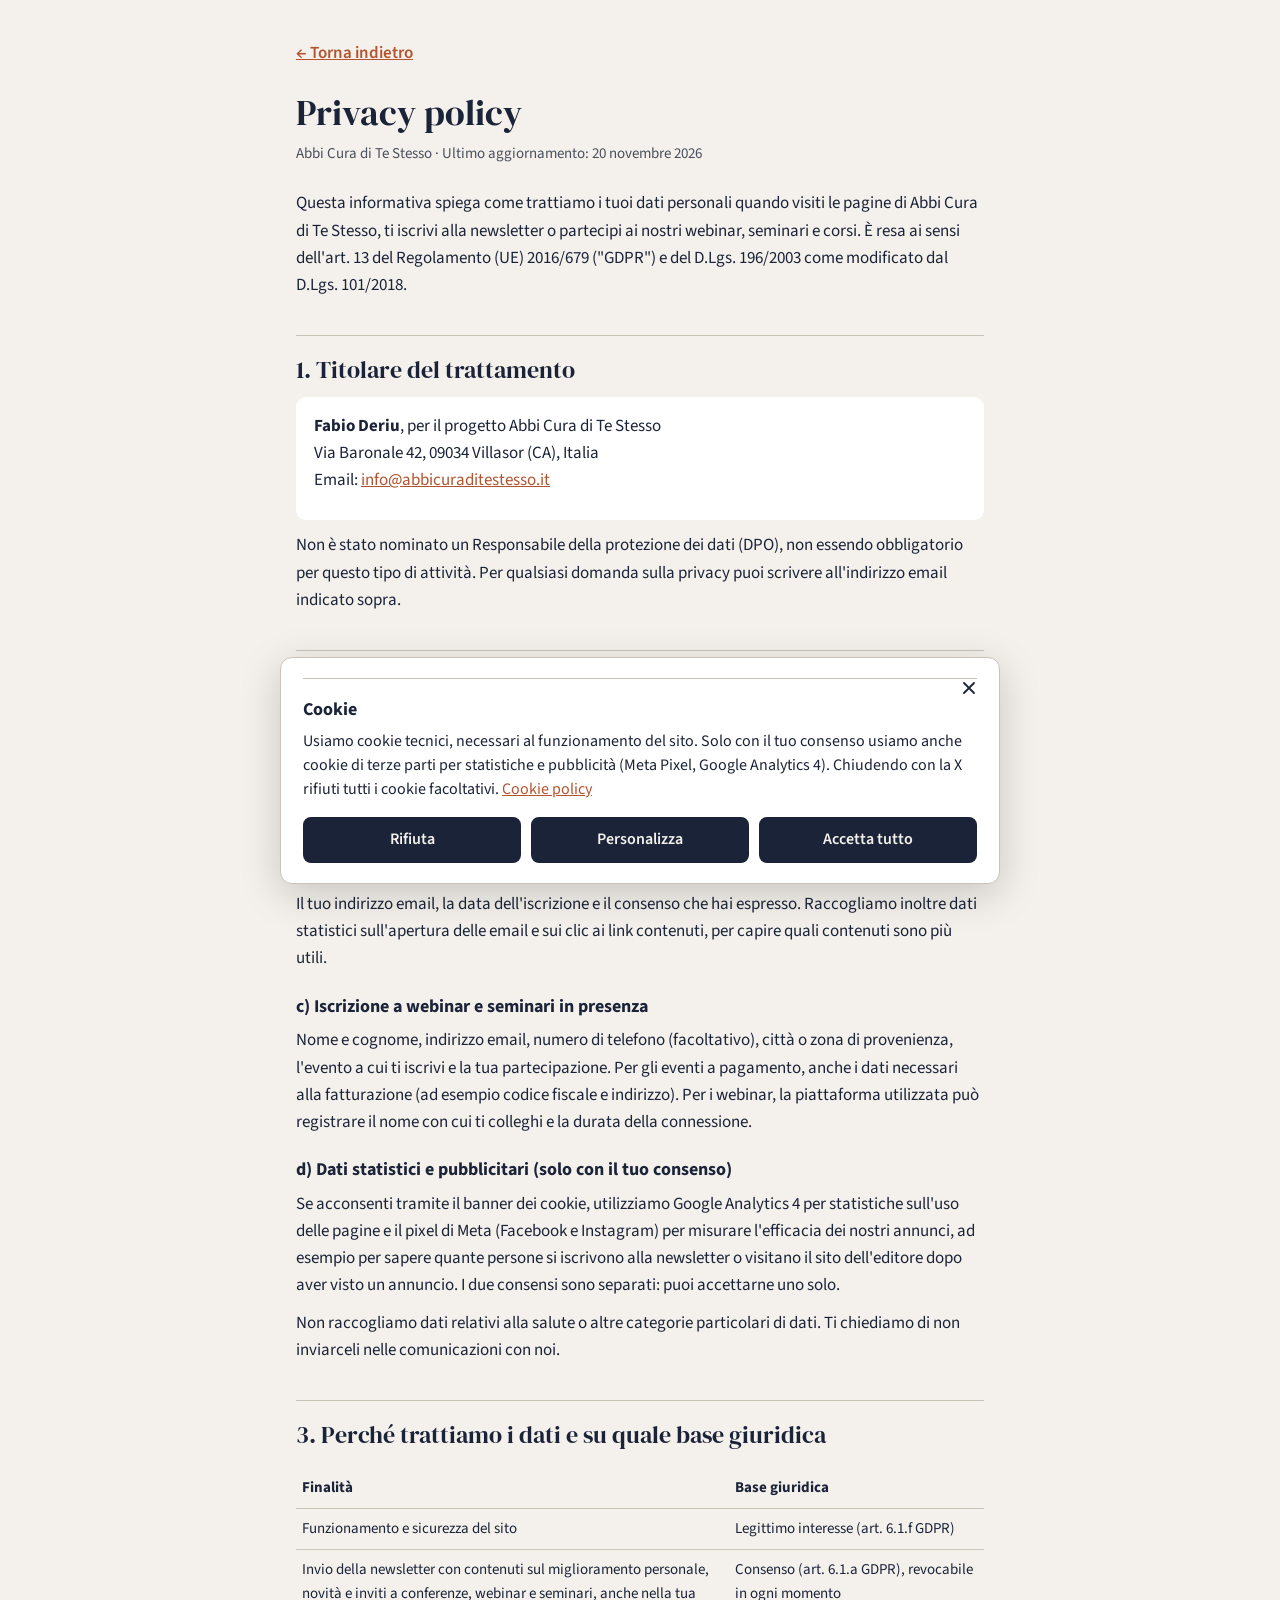
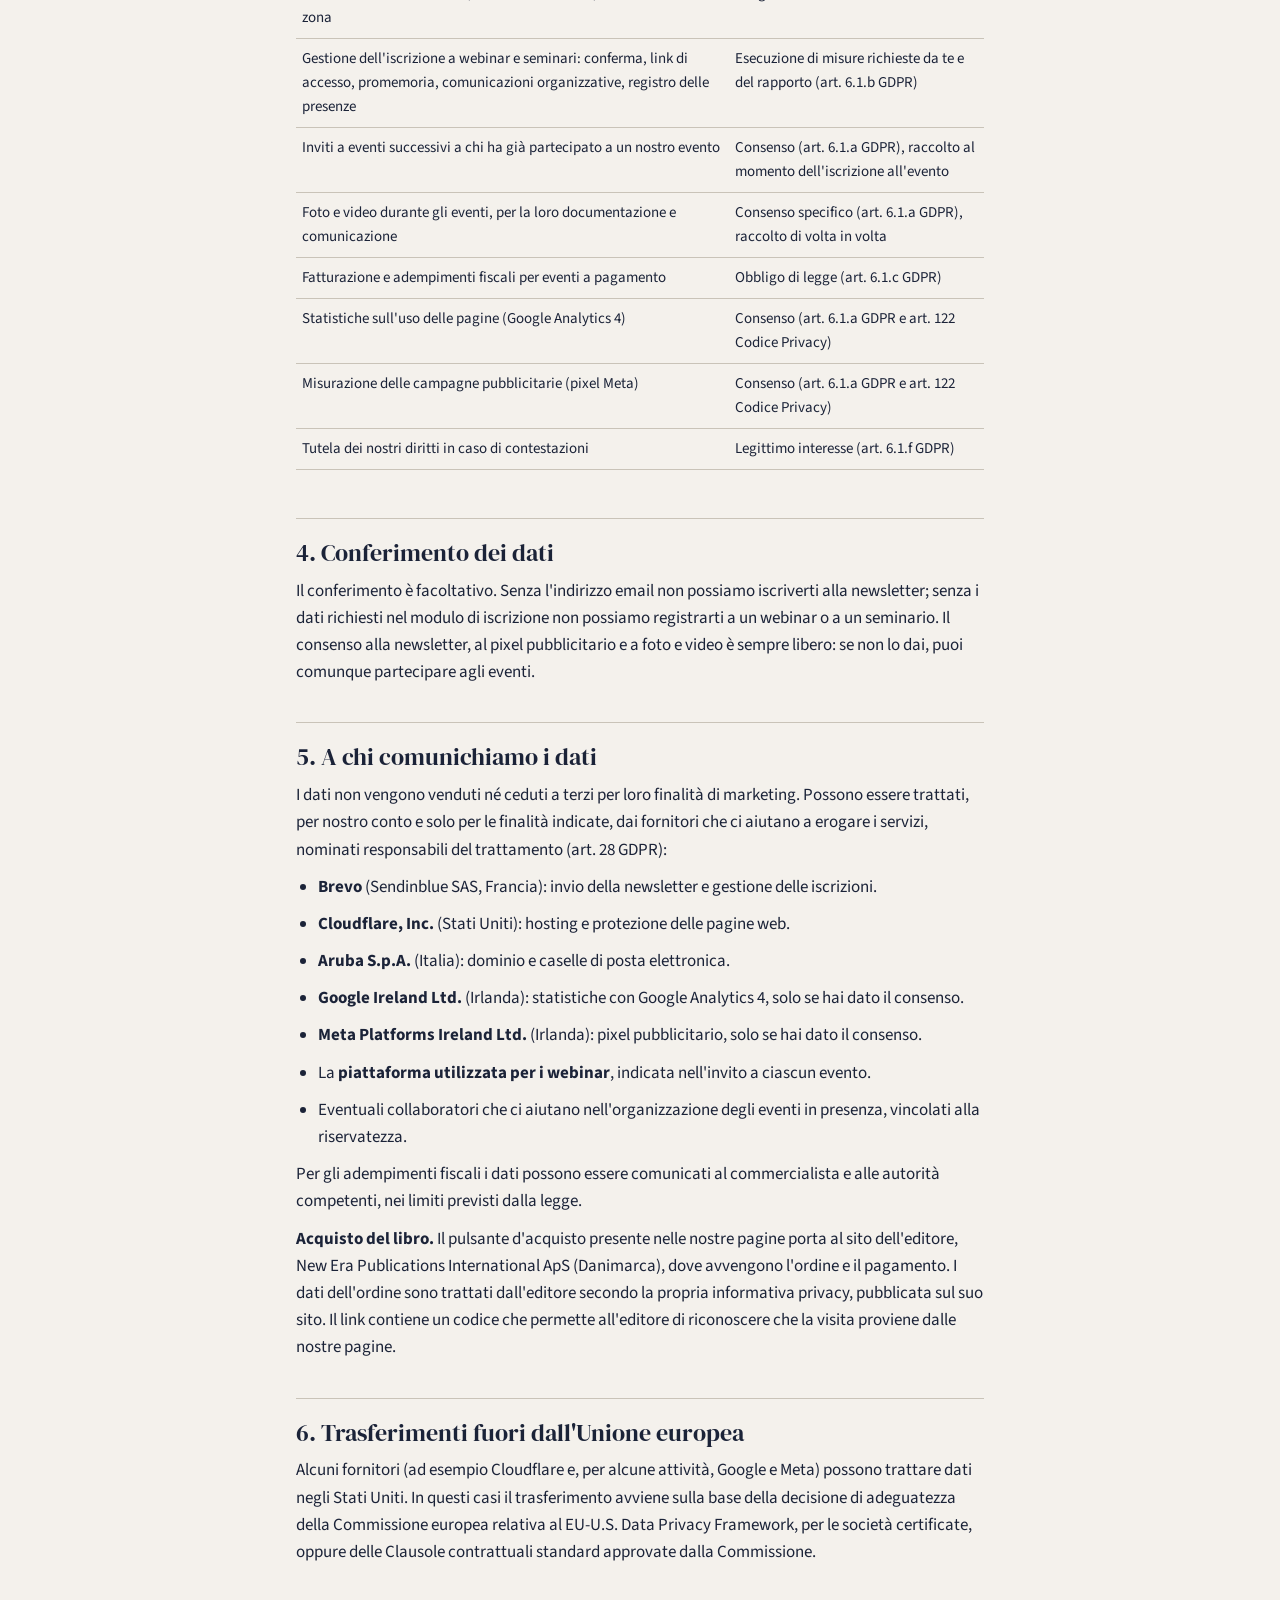
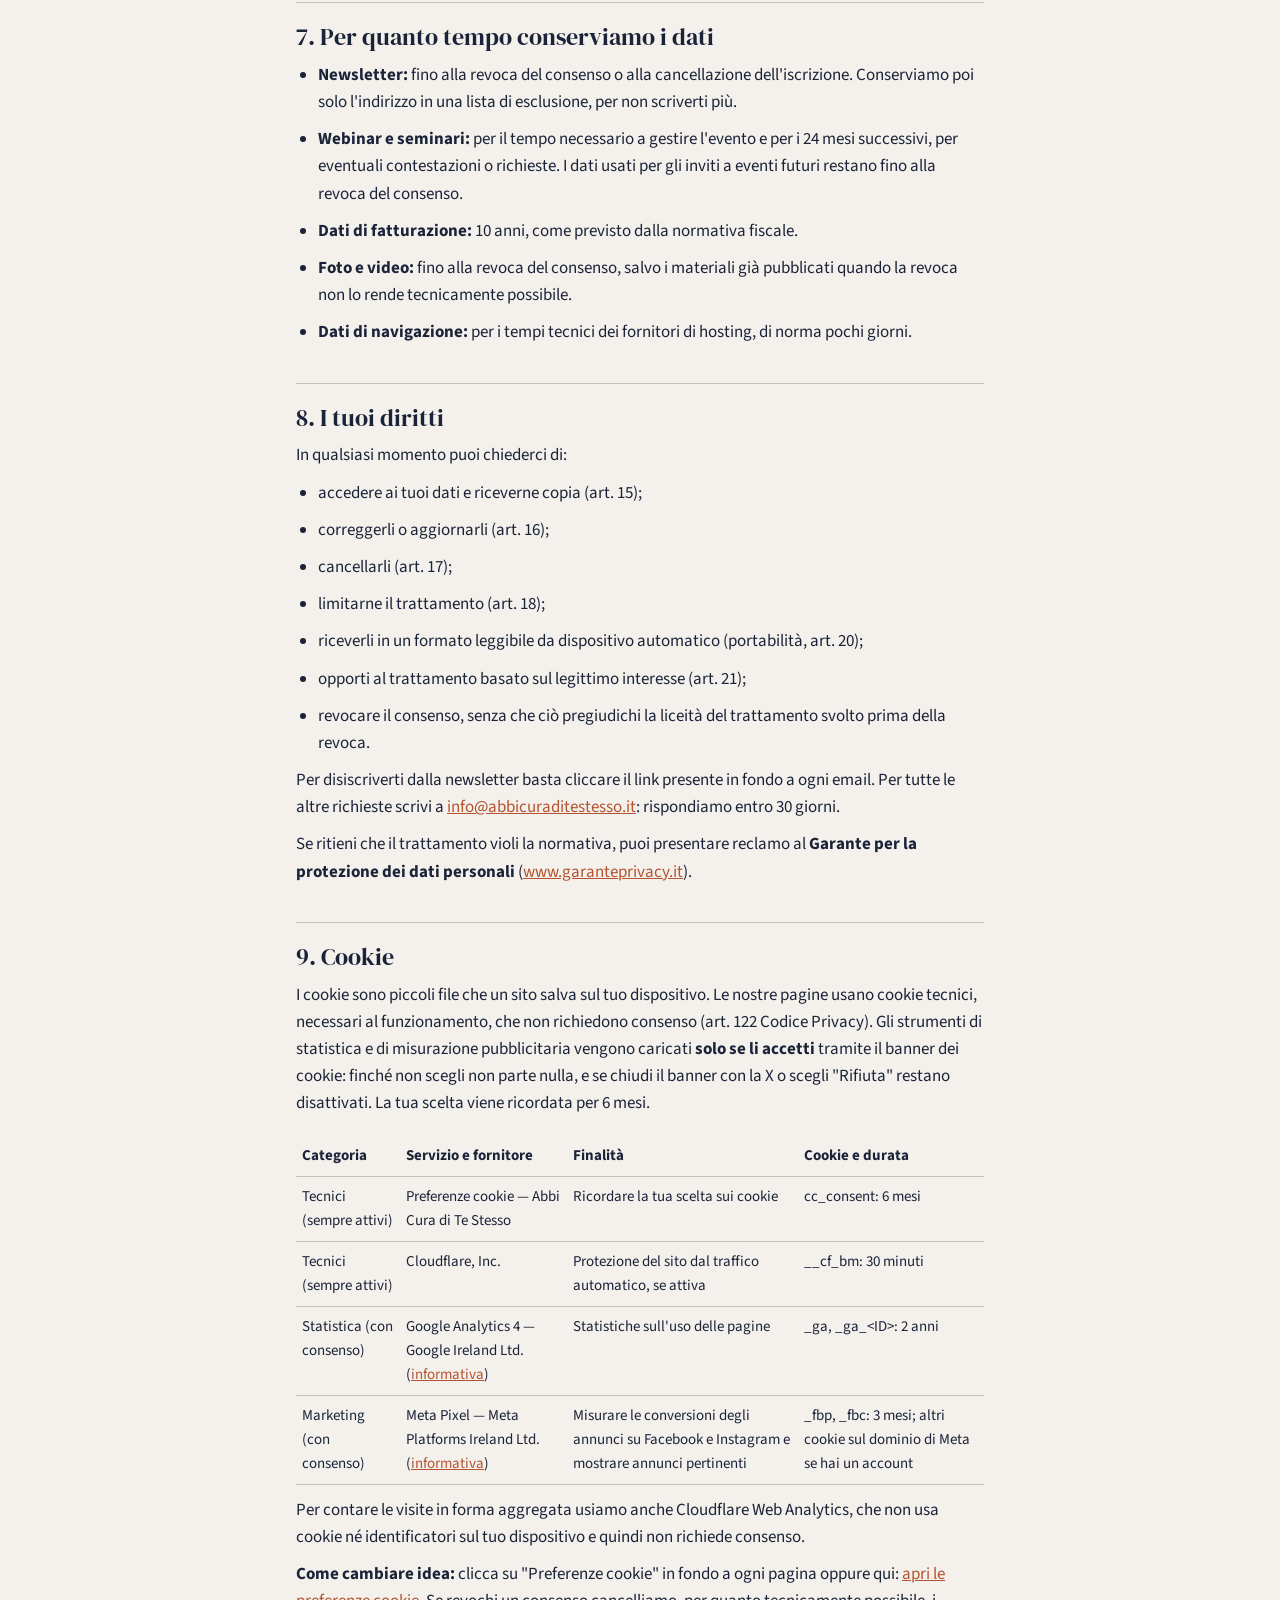
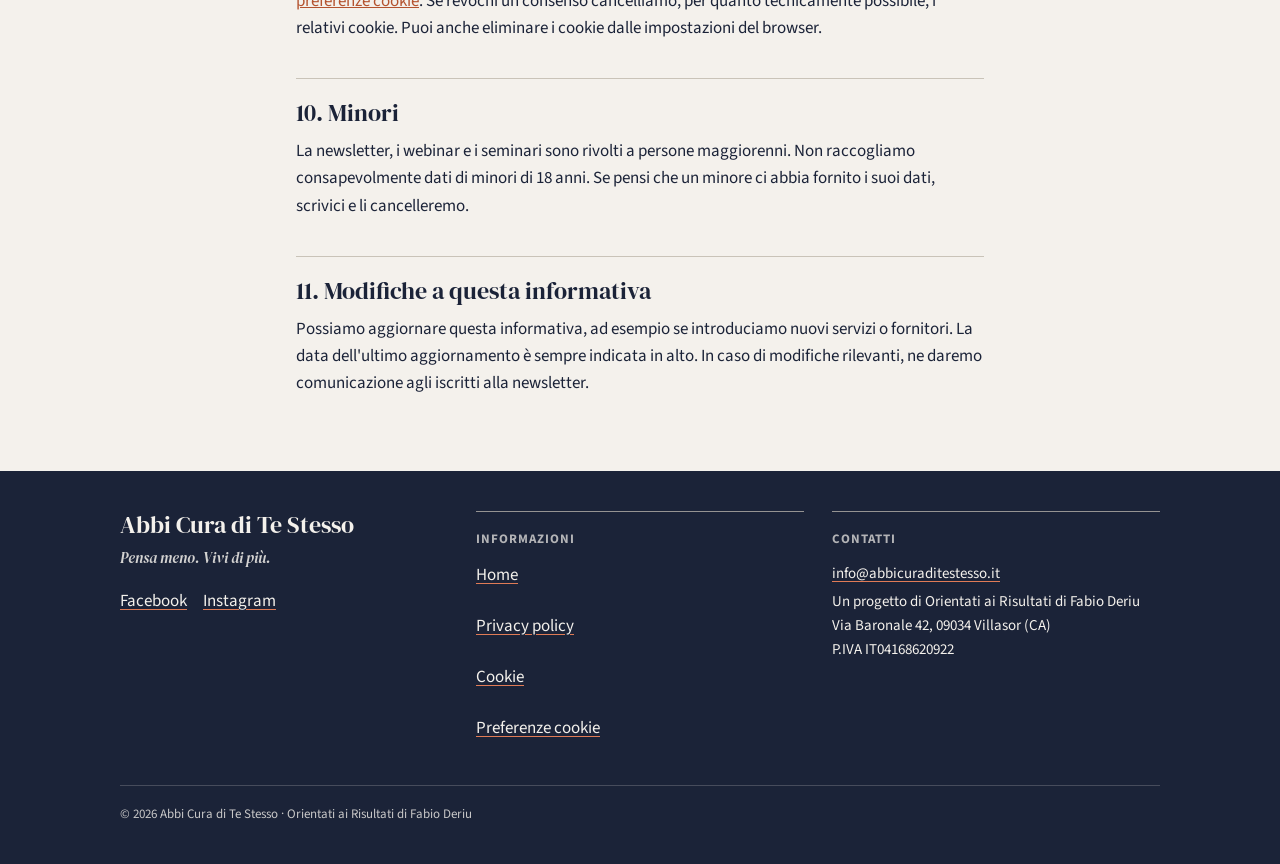
==== commit 7c52245c: "Banner cookie OAR, GA4 e Meta Pixel bloccati fino al consenso (ID fittizi), eventi di conversione, p" ====
--- a/privacy/index.html
+++ b/privacy/index.html
@@ -3,6 +3,25 @@
 <head>
 <meta charset="utf-8">
 <meta name="viewport" content="width=device-width, initial-scale=1">
+<!-- Banner cookie OAR: configurazione e componente. Devono stare PRIMA di qualsiasi tag di tracciamento. -->
+<script src="/cookie-config.js"></script>
+<script src="/cookie-consent.js"></script>
+<!-- Google Analytics 4: parte solo con il consenso "Statistica". ID FITTIZIO: sostituire G-DEMO123456 con quello vero (2 punti). -->
+<script type="text/plain" data-consent="analytics" data-service="ga4" data-src="https://www.googletagmanager.com/gtag/js?id=G-DEMO123456"></script>
+<script type="text/plain" data-consent="analytics" data-service="ga4">
+  gtag('js', new Date());
+  gtag('config', 'G-DEMO123456');
+</script>
+<!-- Meta Pixel: parte solo con il consenso "Marketing". ID FITTIZIO: sostituire 000000000000000 con quello vero. Nessun <noscript>. -->
+<script type="text/plain" data-consent="marketing" data-service="meta-pixel">
+  !function(f,b,e,v,n,t,s){if(f.fbq)return;n=f.fbq=function(){n.callMethod?
+  n.callMethod.apply(n,arguments):n.queue.push(arguments)};if(!f._fbq)f._fbq=n;
+  n.push=n;n.loaded=!0;n.version='2.0';n.queue=[];t=b.createElement(e);t.async=!0;
+  t.src=v;s=b.getElementsByTagName(e)[0];s.parentNode.insertBefore(t,s)}(window,
+  document,'script','https://connect.facebook.net/en_US/fbevents.js');
+  fbq('init', '000000000000000');
+  fbq('track', 'PageView');
+</script>
 <title>Privacy policy – Abbi Cura di Te Stesso</title>
 <meta name="description" content="Informativa sul trattamento dei dati personali di Abbi Cura di Te Stesso: newsletter, webinar e seminari in presenza.">
 <link rel="preconnect" href="https://fonts.googleapis.com">
@@ -32,7 +51,7 @@
 <main>
 <a class="back" href="javascript:history.back()">← Torna indietro</a>
 <h1>Privacy policy</h1>
-<p class="meta">Abbi Cura di Te Stesso · Ultimo aggiornamento: 11 novembre 2026</p>
+<p class="meta">Abbi Cura di Te Stesso · Ultimo aggiornamento: 20 novembre 2026</p>
 
 <p>Questa informativa spiega come trattiamo i tuoi dati personali quando visiti le pagine di Abbi Cura di Te Stesso, ti iscrivi alla newsletter o partecipi ai nostri webinar, seminari e corsi. È resa ai sensi dell'art. 13 del Regolamento (UE) 2016/679 ("GDPR") e del D.Lgs. 196/2003 come modificato dal D.Lgs. 101/2018.</p>
 
@@ -51,8 +70,8 @@
 <p>Il tuo indirizzo email, la data dell'iscrizione e il consenso che hai espresso. Raccogliamo inoltre dati statistici sull'apertura delle email e sui clic ai link contenuti, per capire quali contenuti sono più utili.</p>
 <h3>c) Iscrizione a webinar e seminari in presenza</h3>
 <p>Nome e cognome, indirizzo email, numero di telefono (facoltativo), città o zona di provenienza, l'evento a cui ti iscrivi e la tua partecipazione. Per gli eventi a pagamento, anche i dati necessari alla fatturazione (ad esempio codice fiscale e indirizzo). Per i webinar, la piattaforma utilizzata può registrare il nome con cui ti colleghi e la durata della connessione.</p>
-<h3>d) Dati pubblicitari (solo con il tuo consenso)</h3>
-<p>Se acconsenti tramite il banner dei cookie, utilizziamo il pixel di Meta (Facebook e Instagram) per misurare l'efficacia dei nostri annunci, ad esempio per sapere quante persone si iscrivono alla newsletter dopo aver visto un annuncio.</p>
+<h3>d) Dati statistici e pubblicitari (solo con il tuo consenso)</h3>
+<p>Se acconsenti tramite il banner dei cookie, utilizziamo Google Analytics 4 per statistiche sull'uso delle pagine e il pixel di Meta (Facebook e Instagram) per misurare l'efficacia dei nostri annunci, ad esempio per sapere quante persone si iscrivono alla newsletter o visitano il sito dell'editore dopo aver visto un annuncio. I due consensi sono separati: puoi accettarne uno solo.</p>
 <p>Non raccogliamo dati relativi alla salute o altre categorie particolari di dati. Ti chiediamo di non inviarceli nelle comunicazioni con noi.</p>
 
 <h2>3. Perché trattiamo i dati e su quale base giuridica</h2>
@@ -66,6 +85,7 @@
 <tr><td>Inviti a eventi successivi a chi ha già partecipato a un nostro evento</td><td>Consenso (art. 6.1.a GDPR), raccolto al momento dell'iscrizione all'evento</td></tr>
 <tr><td>Foto e video durante gli eventi, per la loro documentazione e comunicazione</td><td>Consenso specifico (art. 6.1.a GDPR), raccolto di volta in volta</td></tr>
 <tr><td>Fatturazione e adempimenti fiscali per eventi a pagamento</td><td>Obbligo di legge (art. 6.1.c GDPR)</td></tr>
+<tr><td>Statistiche sull'uso delle pagine (Google Analytics 4)</td><td>Consenso (art. 6.1.a GDPR e art. 122 Codice Privacy)</td></tr>
 <tr><td>Misurazione delle campagne pubblicitarie (pixel Meta)</td><td>Consenso (art. 6.1.a GDPR e art. 122 Codice Privacy)</td></tr>
 <tr><td>Tutela dei nostri diritti in caso di contestazioni</td><td>Legittimo interesse (art. 6.1.f GDPR)</td></tr>
 </tbody>
@@ -81,6 +101,7 @@
 <li><strong>Brevo</strong> (Sendinblue SAS, Francia): invio della newsletter e gestione delle iscrizioni.</li>
 <li><strong>Cloudflare, Inc.</strong> (Stati Uniti): hosting e protezione delle pagine web.</li>
 <li><strong>Aruba S.p.A.</strong> (Italia): dominio e caselle di posta elettronica.</li>
+<li><strong>Google Ireland Ltd.</strong> (Irlanda): statistiche con Google Analytics 4, solo se hai dato il consenso.</li>
 <li><strong>Meta Platforms Ireland Ltd.</strong> (Irlanda): pixel pubblicitario, solo se hai dato il consenso.</li>
 <li>La <strong>piattaforma utilizzata per i webinar</strong>, indicata nell'invito a ciascun evento.</li>
 <li>Eventuali collaboratori che ci aiutano nell'organizzazione degli eventi in presenza, vincolati alla riservatezza.</li>
@@ -89,7 +110,7 @@
 <p><strong>Acquisto del libro.</strong> Il pulsante d'acquisto presente nelle nostre pagine porta al sito dell'editore, New Era Publications International ApS (Danimarca), dove avvengono l'ordine e il pagamento. I dati dell'ordine sono trattati dall'editore secondo la propria informativa privacy, pubblicata sul suo sito. Il link contiene un codice che permette all'editore di riconoscere che la visita proviene dalle nostre pagine.</p>
 
 <h2>6. Trasferimenti fuori dall'Unione europea</h2>
-<p>Alcuni fornitori (ad esempio Cloudflare e, per alcune attività, Meta) possono trattare dati negli Stati Uniti. In questi casi il trasferimento avviene sulla base della decisione di adeguatezza della Commissione europea relativa al EU-U.S. Data Privacy Framework, per le società certificate, oppure delle Clausole contrattuali standard approvate dalla Commissione.</p>
+<p>Alcuni fornitori (ad esempio Cloudflare e, per alcune attività, Google e Meta) possono trattare dati negli Stati Uniti. In questi casi il trasferimento avviene sulla base della decisione di adeguatezza della Commissione europea relativa al EU-U.S. Data Privacy Framework, per le società certificate, oppure delle Clausole contrattuali standard approvate dalla Commissione.</p>
 
 <h2>7. Per quanto tempo conserviamo i dati</h2>
 <ul>
@@ -115,7 +136,20 @@
 <p>Se ritieni che il trattamento violi la normativa, puoi presentare reclamo al <strong>Garante per la protezione dei dati personali</strong> (<a href="https://www.garanteprivacy.it" target="_blank" rel="noopener">www.garanteprivacy.it</a>).</p>
 
 <h2 id="cookie">9. Cookie</h2>
-<p>Le nostre pagine usano solo cookie tecnici, necessari al funzionamento, che non richiedono consenso. Il pixel di Meta e altri strumenti di misurazione pubblicitaria vengono attivati solo se li accetti tramite il banner dei cookie, dove puoi anche cambiare idea in qualsiasi momento.</p>
+<p>I cookie sono piccoli file che un sito salva sul tuo dispositivo. Le nostre pagine usano cookie tecnici, necessari al funzionamento, che non richiedono consenso (art. 122 Codice Privacy). Gli strumenti di statistica e di misurazione pubblicitaria vengono caricati <strong>solo se li accetti</strong> tramite il banner dei cookie: finché non scegli non parte nulla, e se chiudi il banner con la X o scegli "Rifiuta" restano disattivati. La tua scelta viene ricordata per 6 mesi.</p>
+<div class="wrap">
+<table>
+<thead><tr><th>Categoria</th><th>Servizio e fornitore</th><th>Finalità</th><th>Cookie e durata</th></tr></thead>
+<tbody>
+<tr><td>Tecnici (sempre attivi)</td><td>Preferenze cookie — Abbi Cura di Te Stesso</td><td>Ricordare la tua scelta sui cookie</td><td>cc_consent: 6 mesi</td></tr>
+<tr><td>Tecnici (sempre attivi)</td><td>Cloudflare, Inc.</td><td>Protezione del sito dal traffico automatico, se attiva</td><td>__cf_bm: 30 minuti</td></tr>
+<tr><td>Statistica (con consenso)</td><td>Google Analytics 4 — Google Ireland Ltd. (<a href="https://policies.google.com/privacy" target="_blank" rel="noopener">informativa</a>)</td><td>Statistiche sull'uso delle pagine</td><td>_ga, _ga_&lt;ID&gt;: 2 anni</td></tr>
+<tr><td>Marketing (con consenso)</td><td>Meta Pixel — Meta Platforms Ireland Ltd. (<a href="https://www.facebook.com/privacy/policy/" target="_blank" rel="noopener">informativa</a>)</td><td>Misurare le conversioni degli annunci su Facebook e Instagram e mostrare annunci pertinenti</td><td>_fbp, _fbc: 3 mesi; altri cookie sul dominio di Meta se hai un account</td></tr>
+</tbody>
+</table>
+</div>
+<p>Per contare le visite in forma aggregata usiamo anche Cloudflare Web Analytics, che non usa cookie né identificatori sul tuo dispositivo e quindi non richiede consenso.</p>
+<p><strong>Come cambiare idea:</strong> clicca su "Preferenze cookie" in fondo a ogni pagina oppure qui: <a href="#preferenze-cookie" data-cc="preferences">apri le preferenze cookie</a>. Se revochi un consenso cancelliamo, per quanto tecnicamente possibile, i relativi cookie. Puoi anche eliminare i cookie dalle impostazioni del browser.</p>
 
 <h2>10. Minori</h2>
 <p>La newsletter, i webinar e i seminari sono rivolti a persone maggiorenni. Non raccogliamo consapevolmente dati di minori di 18 anni. Se pensi che un minore ci abbia fornito i suoi dati, scrivici e li cancelleremo.</p>
@@ -125,7 +159,7 @@
 </main>
 <footer class="site-footer">
 <style>
-.site-footer{background:#1B2338;color:#F4F1EC;font-family:'Source Sans 3',system-ui,sans-serif;text-align:left;padding:40px 16px 40px}
+.site-footer{width:100%;box-sizing:border-box;align-self:stretch;background:#1B2338;color:#F4F1EC;font-family:'Source Sans 3',system-ui,sans-serif;text-align:left;padding:40px 16px 40px}
 .site-footer .sf-in{max-width:1040px;margin:0 auto;display:grid;grid-template-columns:repeat(3,minmax(0,1fr));gap:28px}
 .site-footer .sf-brand{font-family:'DM Serif Display',Georgia,serif;font-size:24px;line-height:1.2;margin:0 0 6px}
 .site-footer .sf-tag{font-family:'DM Serif Display',Georgia,serif;font-style:italic;opacity:.85;margin:0}
@@ -154,11 +188,12 @@
 <li><a href="/">Home</a></li>
 <li><a href="/privacy/">Privacy policy</a></li>
 <li><a href="/privacy/#cookie">Cookie</a></li>
+<li><a href="#preferenze-cookie" data-cc="preferences">Preferenze cookie</a></li>
 </ul>
 </nav>
 <div>
 <h2>Contatti</h2>
-<p><a href="mailto:info@abbicuraditestesso.it">info@abbicuraditestesso.it</a></p>
+<p><a href="mailto:info@abbicuraditestesso.it" data-track="contatto">info@abbicuraditestesso.it</a></p>
 <p>Un progetto di Orientati ai Risultati di Fabio Deriu<br>Via Baronale 42, 09034 Villasor (CA)<br>P.IVA IT04168620922</p>
 </div>
 </div>
@@ -167,5 +202,6 @@
 <p class="sf-copy">© 2026 Abbi Cura di Te Stesso · Orientati ai Risultati di Fabio Deriu</p>
 </div>
 </footer>
+<script src="/tracking.js"></script>
 </body>
 </html>
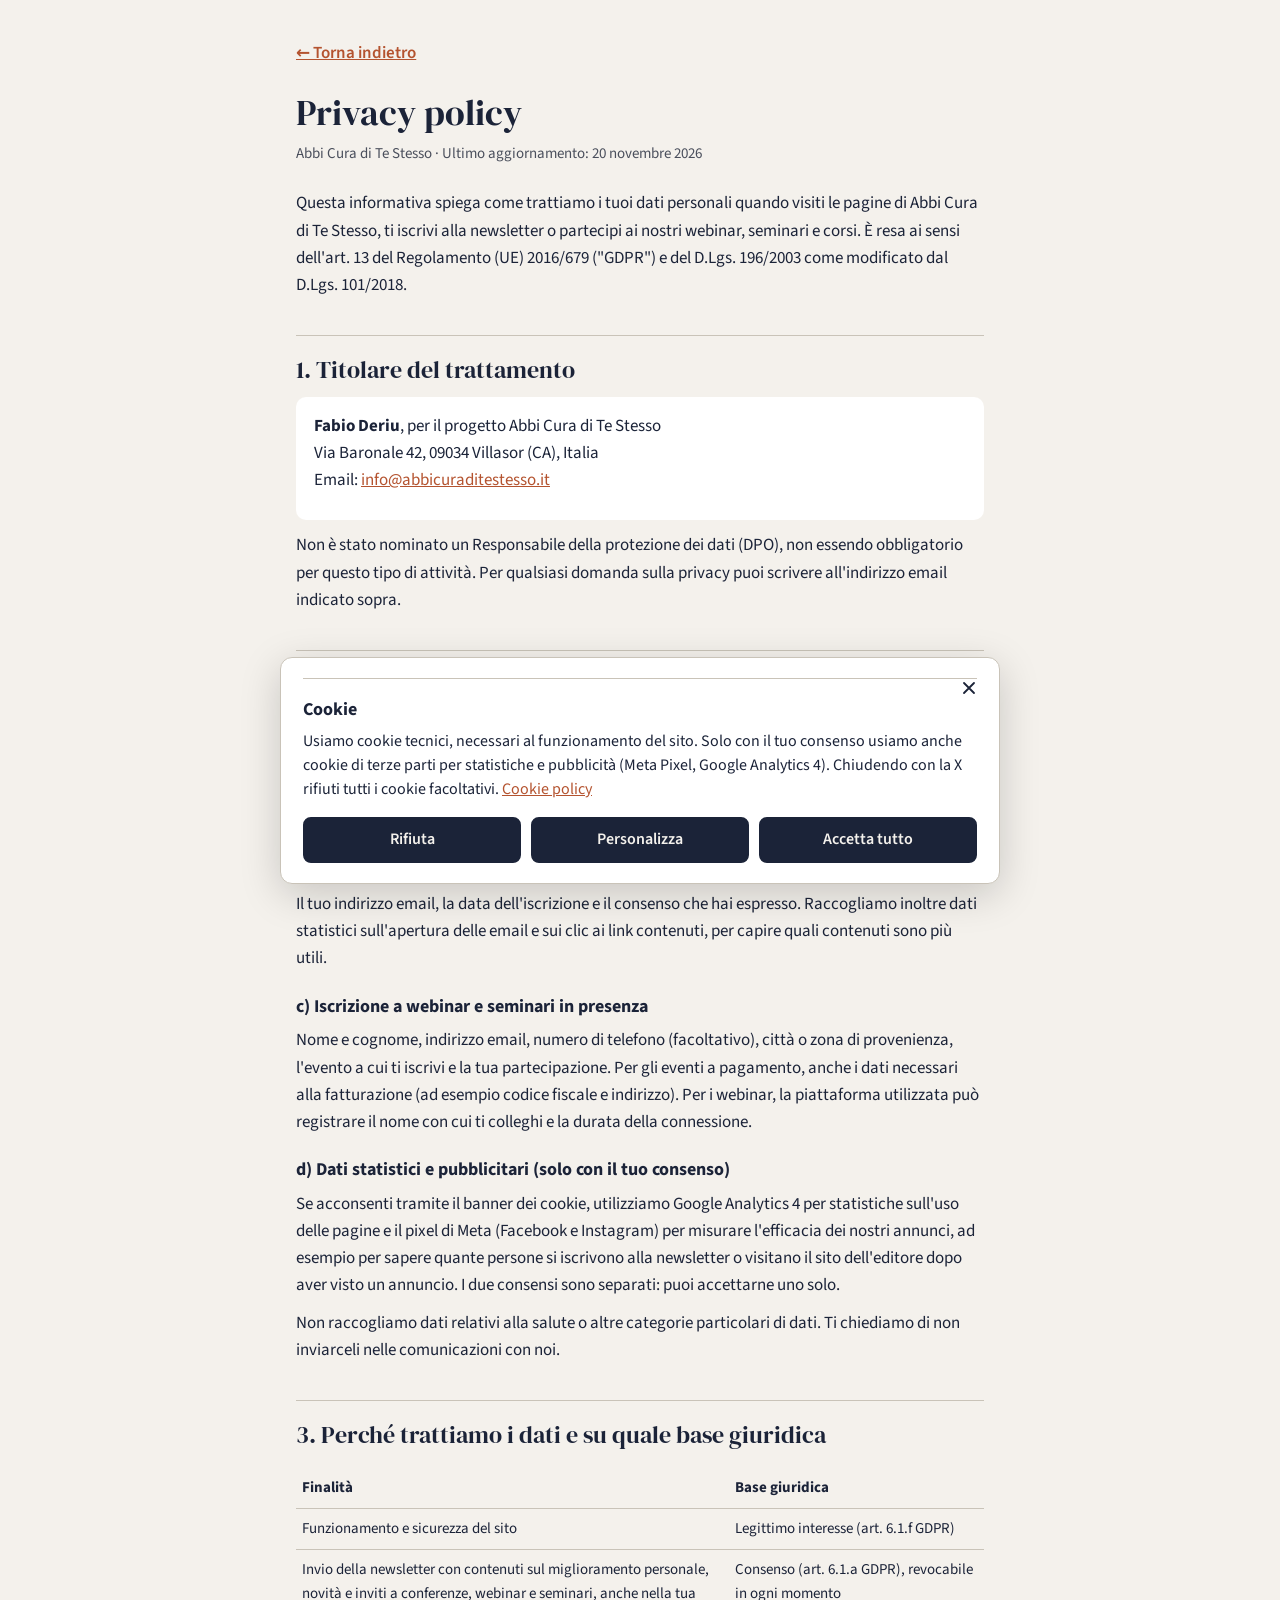
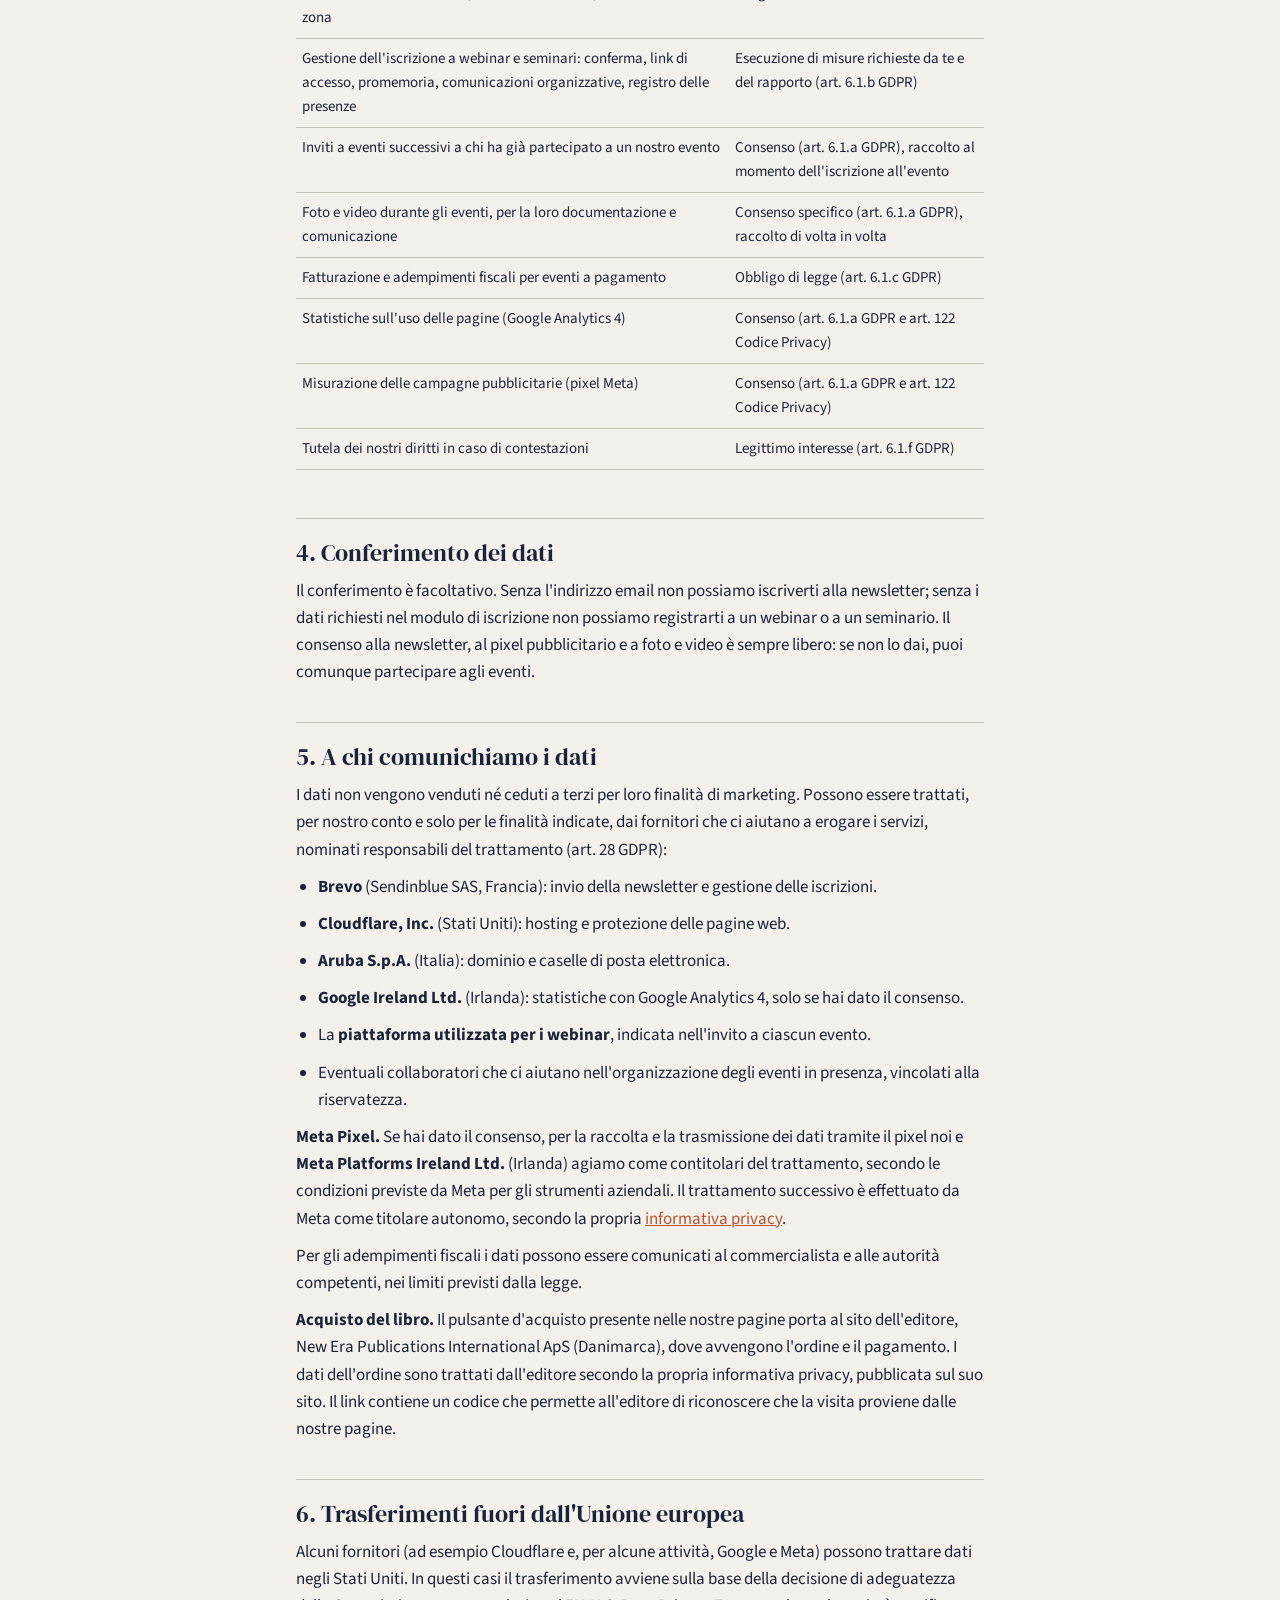
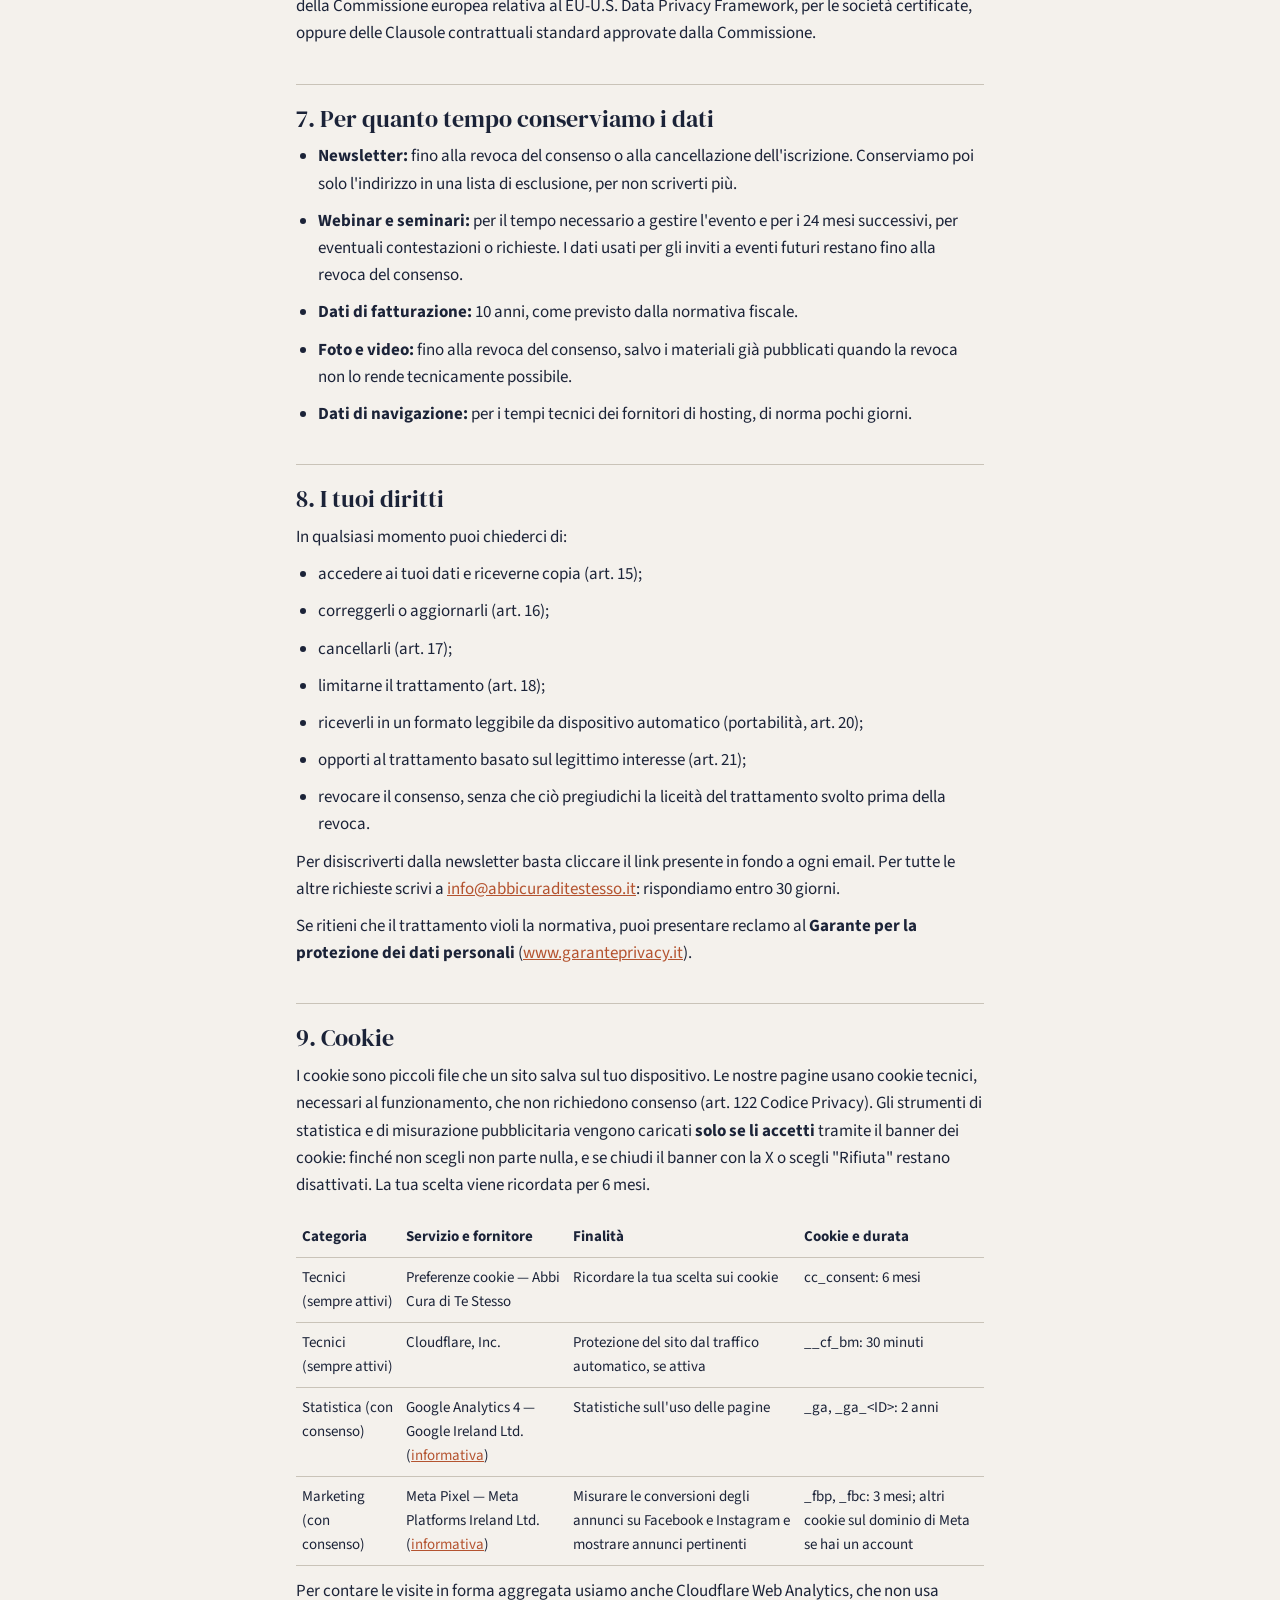
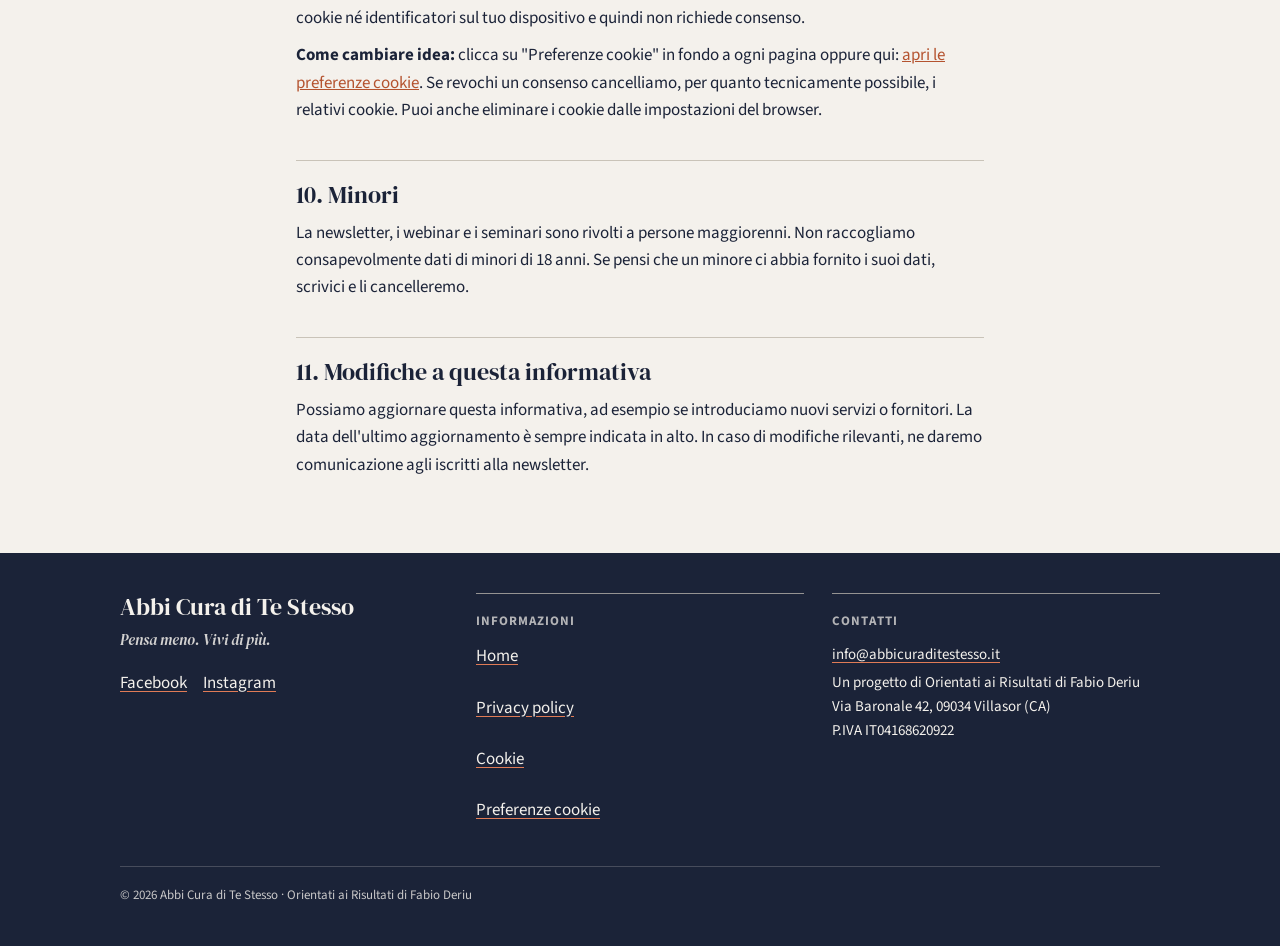
==== commit 9308ac9c: "Font serviti dal sito invece di Google Fonts; privacy: Meta come contitolare per il pixel Co-Authore" ====
--- a/privacy/index.html
+++ b/privacy/index.html
@@ -24,8 +24,7 @@
 </script>
 <title>Privacy policy – Abbi Cura di Te Stesso</title>
 <meta name="description" content="Informativa sul trattamento dei dati personali di Abbi Cura di Te Stesso: newsletter, webinar e seminari in presenza.">
-<link rel="preconnect" href="https://fonts.googleapis.com">
-<link href="https://fonts.googleapis.com/css2?family=DM+Serif+Display&amp;family=Source+Sans+3:wght@400;600;700&amp;display=swap" rel="stylesheet">
+<link rel="stylesheet" href="/fonts/fonts.css">
 <style>
 :root{--bg:#F4F1EC;--ink:#1B2338;--mut:#4A4F5C;--ln:#C9C3B8;--acc:#B4532F}
 *{box-sizing:border-box}
@@ -102,10 +101,10 @@
 <li><strong>Cloudflare, Inc.</strong> (Stati Uniti): hosting e protezione delle pagine web.</li>
 <li><strong>Aruba S.p.A.</strong> (Italia): dominio e caselle di posta elettronica.</li>
 <li><strong>Google Ireland Ltd.</strong> (Irlanda): statistiche con Google Analytics 4, solo se hai dato il consenso.</li>
-<li><strong>Meta Platforms Ireland Ltd.</strong> (Irlanda): pixel pubblicitario, solo se hai dato il consenso.</li>
 <li>La <strong>piattaforma utilizzata per i webinar</strong>, indicata nell'invito a ciascun evento.</li>
 <li>Eventuali collaboratori che ci aiutano nell'organizzazione degli eventi in presenza, vincolati alla riservatezza.</li>
 </ul>
+<p><strong>Meta Pixel.</strong> Se hai dato il consenso, per la raccolta e la trasmissione dei dati tramite il pixel noi e <strong>Meta Platforms Ireland Ltd.</strong> (Irlanda) agiamo come contitolari del trattamento, secondo le condizioni previste da Meta per gli strumenti aziendali. Il trattamento successivo è effettuato da Meta come titolare autonomo, secondo la propria <a href="https://www.facebook.com/privacy/policy/" target="_blank" rel="noopener">informativa privacy</a>.</p>
 <p>Per gli adempimenti fiscali i dati possono essere comunicati al commercialista e alle autorità competenti, nei limiti previsti dalla legge.</p>
 <p><strong>Acquisto del libro.</strong> Il pulsante d'acquisto presente nelle nostre pagine porta al sito dell'editore, New Era Publications International ApS (Danimarca), dove avvengono l'ordine e il pagamento. I dati dell'ordine sono trattati dall'editore secondo la propria informativa privacy, pubblicata sul suo sito. Il link contiene un codice che permette all'editore di riconoscere che la visita proviene dalle nostre pagine.</p>
 
--- a/fonts/fonts.css
+++ b/fonts/fonts.css
@@ -0,0 +1,91 @@
+/* Font serviti dal sito (nessuna richiesta a Google Fonts). Licenza SIL Open Font License 1.1: vedi fonts/LICENSE-*.txt */
+
+/* source-sans-3-latin-400-normal */
+@font-face {
+  font-family: 'Source Sans 3';
+  font-style: normal;
+  font-display: swap;
+  font-weight: 400;
+  src: url(/fonts/source-sans-3-latin-400-normal.woff2) format('woff2');
+}
+
+/* source-sans-3-latin-ext-400-normal */
+@font-face {
+  font-family: 'Source Sans 3';
+  font-style: normal;
+  font-display: swap;
+  font-weight: 400;
+  src: url(/fonts/source-sans-3-latin-ext-400-normal.woff2) format('woff2');
+}
+
+/* source-sans-3-latin-600-normal */
+@font-face {
+  font-family: 'Source Sans 3';
+  font-style: normal;
+  font-display: swap;
+  font-weight: 600;
+  src: url(/fonts/source-sans-3-latin-600-normal.woff2) format('woff2');
+}
+
+/* source-sans-3-latin-ext-600-normal */
+@font-face {
+  font-family: 'Source Sans 3';
+  font-style: normal;
+  font-display: swap;
+  font-weight: 600;
+  src: url(/fonts/source-sans-3-latin-ext-600-normal.woff2) format('woff2');
+}
+
+/* source-sans-3-latin-700-normal */
+@font-face {
+  font-family: 'Source Sans 3';
+  font-style: normal;
+  font-display: swap;
+  font-weight: 700;
+  src: url(/fonts/source-sans-3-latin-700-normal.woff2) format('woff2');
+}
+
+/* source-sans-3-latin-ext-700-normal */
+@font-face {
+  font-family: 'Source Sans 3';
+  font-style: normal;
+  font-display: swap;
+  font-weight: 700;
+  src: url(/fonts/source-sans-3-latin-ext-700-normal.woff2) format('woff2');
+}
+
+/* dm-serif-display-latin-400-normal */
+@font-face {
+  font-family: 'DM Serif Display';
+  font-style: normal;
+  font-display: swap;
+  font-weight: 400;
+  src: url(/fonts/dm-serif-display-latin-400-normal.woff2) format('woff2');
+}
+
+/* dm-serif-display-latin-ext-400-normal */
+@font-face {
+  font-family: 'DM Serif Display';
+  font-style: normal;
+  font-display: swap;
+  font-weight: 400;
+  src: url(/fonts/dm-serif-display-latin-ext-400-normal.woff2) format('woff2');
+}
+
+/* dm-serif-display-latin-400-italic */
+@font-face {
+  font-family: 'DM Serif Display';
+  font-style: italic;
+  font-display: swap;
+  font-weight: 400;
+  src: url(/fonts/dm-serif-display-latin-400-italic.woff2) format('woff2');
+}
+
+/* dm-serif-display-latin-ext-400-italic */
+@font-face {
+  font-family: 'DM Serif Display';
+  font-style: italic;
+  font-display: swap;
+  font-weight: 400;
+  src: url(/fonts/dm-serif-display-latin-ext-400-italic.woff2) format('woff2');
+}
